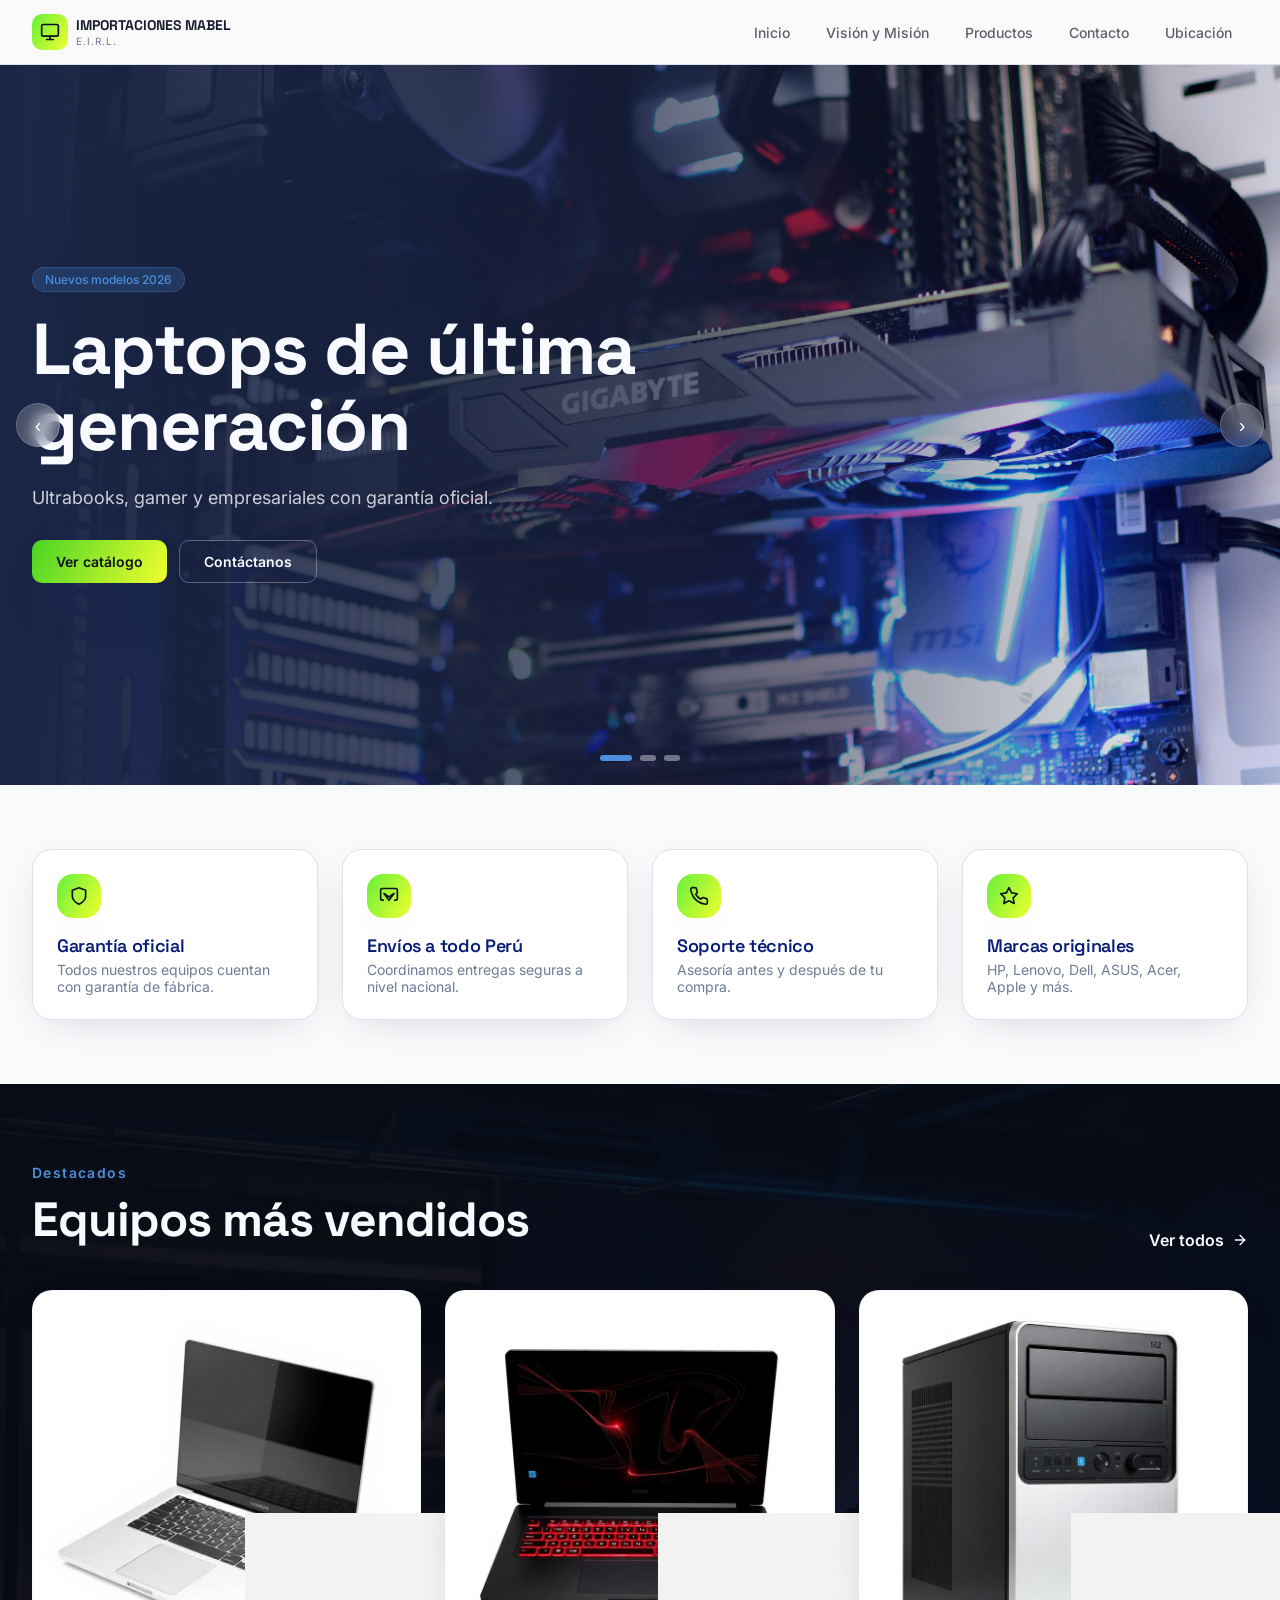
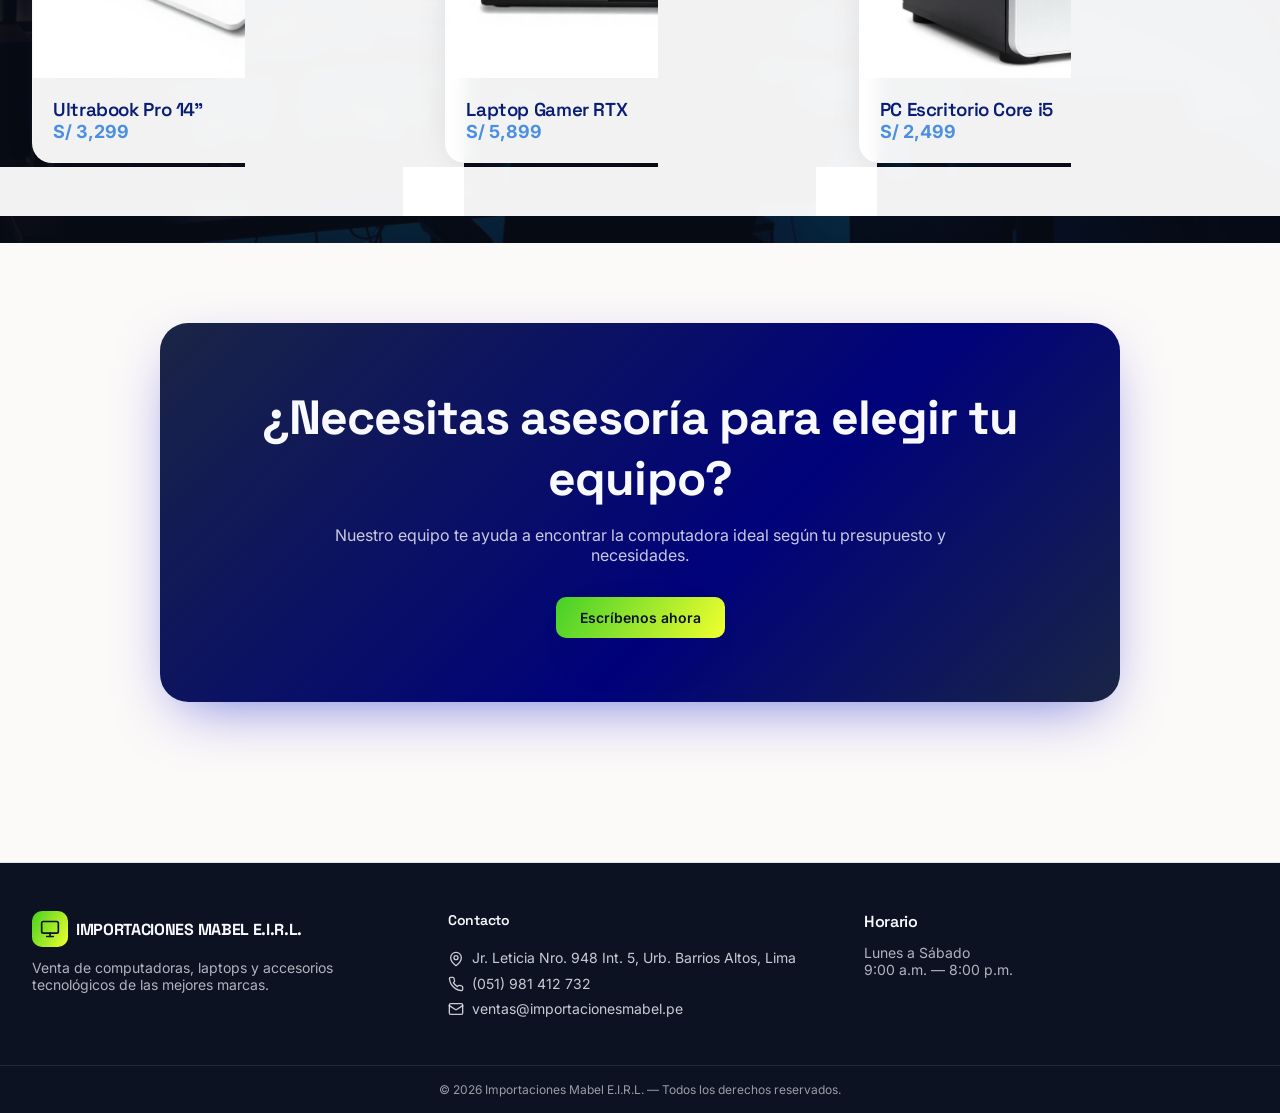
==== index.html @ 81d65bfe "Prepare site for Vercel deployment" ====
<!DOCTYPE html>
<html lang="es">
<head>
  <meta charset="utf-8" />
  <meta name="viewport" content="width=device-width, initial-scale=1" />
  <title>Importaciones Mabel E.I.R.L. — Computadoras y Laptops en Lima</title>
  <meta name="description" content="Venta de computadoras, laptops, PC gamer y accesorios en Lima. Marcas originales con garantía." />
  <meta property="og:title" content="Importaciones Mabel E.I.R.L." />
  <meta property="og:description" content="Computadoras y laptops de las mejores marcas en Lima." />
  <meta property="og:type" content="website" />
  <meta name="twitter:card" content="summary_large_image" />
  <link rel="icon" href="/favicon.ico" type="image/x-icon" />
  <link rel="preconnect" href="https://fonts.googleapis.com" />
  <link rel="preconnect" href="https://fonts.gstatic.com" crossorigin />
  <link rel="stylesheet" href="https://fonts.googleapis.com/css2?family=Space+Grotesk:wght@500;600;700&family=Inter:wght@400;500;600&display=swap" />
  <link rel="stylesheet" href="css/styles.css" />
</head>
<body>
<div class="min-h-screen flex flex-col">
  <header class="header">
    <div class="header-inner">
      <a href="index.php" class="logo">
        <div class="logo-icon">
          <svg xmlns="http://www.w3.org/2000/svg" width="24" height="24" viewBox="0 0 24 24" fill="none" stroke="currentColor" stroke-width="2" stroke-linecap="round" stroke-linejoin="round"><rect x="2" y="3" width="20" height="14" rx="2"/><line x1="8" y1="21" x2="16" y2="21"/><line x1="12" y1="17" x2="12" y2="21"/></svg>
        </div>
        <div class="logo-text">
          <div class="logo-text-top">IMPORTACIONES MABEL</div>
          <div class="logo-text-bottom">E.I.R.L.</div>
        </div>
      </a>
      <nav class="nav-desktop">
        <a href="index.php">Inicio</a>
        <a href="vision-mision.php">Visión y Misión</a>
        <a href="productos.php">Productos</a>
        <a href="contacto.php">Contacto</a>
        <a href="ubicacion.php">Ubicación</a>
      </nav>
      <button class="menu-btn" id="menu-btn" aria-label="Menú">
        <svg xmlns="http://www.w3.org/2000/svg" width="24" height="24" viewBox="0 0 24 24" fill="none" stroke="currentColor" stroke-width="2" stroke-linecap="round" stroke-linejoin="round" id="menu-icon"><line x1="3" y1="6" x2="21" y2="6"/><line x1="3" y1="12" x2="21" y2="12"/><line x1="3" y1="18" x2="21" y2="18"/></svg>
        <svg xmlns="http://www.w3.org/2000/svg" width="24" height="24" viewBox="0 0 24 24" fill="none" stroke="currentColor" stroke-width="2" stroke-linecap="round" stroke-linejoin="round" id="close-icon" style="display:none"><line x1="18" y1="6" x2="6" y2="18"/><line x1="6" y1="6" x2="18" y2="18"/></svg>
      </button>
    </div>
    <div class="mobile-nav" id="mobile-nav">
      <div class="mobile-nav-inner">
        <a href="index.php">Inicio</a>
        <a href="vision-mision.php">Visión y Misión</a>
        <a href="productos.php">Productos</a>
        <a href="contacto.php">Contacto</a>
        <a href="ubicacion.php">Ubicación</a>
      </div>
    </div>
  </header>
  <main class="flex-1">
    <section class="carousel">
      <div class="carousel-slide active">
        <img src="images/portada.jpg" alt="Laptops de última generación" width="1600" height="900" />
        <div class="carousel-overlay"></div>
        <div class="carousel-content">
          <div class="carousel-text">
            <span class="carousel-badge">Nuevos modelos 2026</span>
            <h1 class="carousel-title">Laptops de última generación</h1>
            <p class="carousel-desc">Ultrabooks, gamer y empresariales con garantía oficial.</p>
            <div class="carousel-actions">
              <a href="productos.php" class="btn btn-brand">Ver catálogo</a>
              <a href="contacto.php" class="btn btn-outline">Contáctanos</a>
            </div>
          </div>
        </div>
      </div>
      <div class="carousel-slide">
        <img src="images/juego.jpg" alt="PC Gamer" width="1600" height="900" />
        <div class="carousel-overlay"></div>
        <div class="carousel-content">
          <div class="carousel-text">
            <span class="carousel-badge">PC Gamer</span>
            <h1 class="carousel-title">Arma tu equipo ideal</h1>
            <p class="carousel-desc">Componentes de alto rendimiento para gaming y diseño.</p>
            <div class="carousel-actions">
              <a href="productos.php" class="btn btn-brand">Ver catálogo</a>
              <a href="contacto.php" class="btn btn-outline">Contáctanos</a>
            </div>
          </div>
        </div>
      </div>
      <div class="carousel-slide">
        <img src="images/sala.jpg" alt="Soluciones para empresas" width="1600" height="900" />
        <div class="carousel-overlay"></div>
        <div class="carousel-content">
          <div class="carousel-text">
            <span class="carousel-badge">Soluciones para empresas</span>
            <h1 class="carousel-title">Equipamiento corporativo</h1>
            <p class="carousel-desc">Estaciones de trabajo, monitores y accesorios al por mayor.</p>
            <div class="carousel-actions">
              <a href="productos.php" class="btn btn-brand">Ver catálogo</a>
              <a href="contacto.php" class="btn btn-outline">Contáctanos</a>
            </div>
          </div>
        </div>
      </div>
      <button class="carousel-btn carousel-btn-prev" aria-label="Anterior">&#8249;</button>
      <button class="carousel-btn carousel-btn-next" aria-label="Siguiente">&#8250;</button>
      <div class="carousel-dots">
        <button class="carousel-dot active" data-index="0" aria-label="Ir a slide 1"></button>
        <button class="carousel-dot" data-index="1" aria-label="Ir a slide 2"></button>
        <button class="carousel-dot" data-index="2" aria-label="Ir a slide 3"></button>
      </div>
    </section>

    <section class="py-16 bg-background">
      <div class="container">
        <div class="features-grid">
          <div class="feature-card">
            <div class="feature-icon">
              <svg xmlns="http://www.w3.org/2000/svg" width="20" height="20" viewBox="0 0 24 24" fill="none" stroke="currentColor" stroke-width="2" stroke-linecap="round" stroke-linejoin="round"><path d="M12 22s8-4 8-10V5l-8-3-8 3v7c0 6 8 10 8 10z"/></svg>
            </div>
            <h3 class="font-display font-semibold text-lg mb-1">Garantía oficial</h3>
            <p class="text-sm text-muted-fg">Todos nuestros equipos cuentan con garantía de fábrica.</p>
          </div>
          <div class="feature-card">
            <div class="feature-icon">
              <svg xmlns="http://www.w3.org/2000/svg" width="20" height="20" viewBox="0 0 24 24" fill="none" stroke="currentColor" stroke-width="2" stroke-linecap="round" stroke-linejoin="round"><path d="M5 17H4a2 2 0 0 1-2-2V5a2 2 0 0 1 2-2h16a2 2 0 0 1 2 2v10a2 2 0 0 1-2 2h-1"/><polygon points="6 9 12 13 18 9 12 17 6 9"/></svg>
            </div>
            <h3 class="font-display font-semibold text-lg mb-1">Envíos a todo Perú</h3>
            <p class="text-sm text-muted-fg">Coordinamos entregas seguras a nivel nacional.</p>
          </div>
          <div class="feature-card">
            <div class="feature-icon">
              <svg xmlns="http://www.w3.org/2000/svg" width="20" height="20" viewBox="0 0 24 24" fill="none" stroke="currentColor" stroke-width="2" stroke-linecap="round" stroke-linejoin="round"><path d="M22 16.92v3a2 2 0 0 1-2.18 2 19.79 19.79 0 0 1-8.63-3.07 19.5 19.5 0 0 1-6-6 19.79 19.79 0 0 1-3.07-8.67A2 2 0 0 1 4.11 2h3a2 2 0 0 1 2 1.72 12.84 12.84 0 0 0 .7 2.81 2 2 0 0 1-.45 2.11L8.09 9.91a16 16 0 0 0 6 6l1.27-1.27a2 2 0 0 1 2.11-.45 12.84 12.84 0 0 0 2.81.7A2 2 0 0 1 22 16.92z"/></svg>
            </div>
            <h3 class="font-display font-semibold text-lg mb-1">Soporte técnico</h3>
            <p class="text-sm text-muted-fg">Asesoría antes y después de tu compra.</p>
          </div>
          <div class="feature-card">
            <div class="feature-icon">
              <svg xmlns="http://www.w3.org/2000/svg" width="20" height="20" viewBox="0 0 24 24" fill="none" stroke="currentColor" stroke-width="2" stroke-linecap="round" stroke-linejoin="round"><polygon points="12 2 15.09 8.26 22 9.27 17 14.14 18.18 21.02 12 17.77 5.82 21.02 7 14.14 2 9.27 8.91 8.26 12 2"/></svg>
            </div>
            <h3 class="font-display font-semibold text-lg mb-1">Marcas originales</h3>
            <p class="text-sm text-muted-fg">HP, Lenovo, Dell, ASUS, Acer, Apple y más.</p>
          </div>
        </div>
      </div>
    </section>

    <section class="highlight-section" style="background-image: linear-gradient(135deg, rgba(10, 16, 29, 0.92), rgba(10, 16, 29, 0.75)), url(images/hero-office.jpg); background-size: cover; background-position: center;">
      <div class="highlight-overlay"></div>
      <div class="container highlight-content">
        <div class="highlight-header">
          <div>
            <p class="text-brand text-sm font-semibold tracking-widest uppercase mb-2">Destacados</p>
            <h2 class="text-4xl md:text-5xl font-display font-bold text-primary-fg">Equipos más vendidos</h2>
          </div>
          <a href="productos.php" class="inline-flex items-center gap-2 font-semibold text-primary-fg hover:text-brand transition-colors">
            Ver todos
            <svg xmlns="http://www.w3.org/2000/svg" width="16" height="16" viewBox="0 0 24 24" fill="none" stroke="currentColor" stroke-width="2" stroke-linecap="round" stroke-linejoin="round"><path d="M5 12h14"/><path d="m12 5 7 7-7 7"/></svg>
          </a>
        </div>
        <div class="highlight-grid">
          <div class="bg-card/95 backdrop-blur rounded-2xl overflow-hidden border border-white/20 shadow-card group">
            <div class="aspect-square overflow-hidden bg-muted">
              <img src="images/prod-laptop1.jpg" alt="Ultrabook Pro 14" loading="lazy" width="800" height="800" class="w-full h-full object-cover group-hover:scale-105 duration-500" />
            </div>
            <div class="p-5 flex items-center justify-between">
              <div>
                <h3 class="font-display font-semibold">Ultrabook Pro 14"</h3>
                <p class="text-brand font-bold text-lg">S/ 3,299</p>
              </div>
              <a href="productos.php" class="text-sm font-semibold hover:text-brand transition-colors">Detalle</a>
            </div>
          </div>
          <div class="bg-card/95 backdrop-blur rounded-2xl overflow-hidden border border-white/20 shadow-card group">
            <div class="aspect-square overflow-hidden bg-muted">
              <img src="images/prod-laptop2.jpg" alt="Laptop Gamer RTX" loading="lazy" width="800" height="800" class="w-full h-full object-cover group-hover:scale-105 duration-500" />
            </div>
            <div class="p-5 flex items-center justify-between">
              <div>
                <h3 class="font-display font-semibold">Laptop Gamer RTX</h3>
                <p class="text-brand font-bold text-lg">S/ 5,899</p>
              </div>
              <a href="productos.php" class="text-sm font-semibold hover:text-brand transition-colors">Detalle</a>
            </div>
          </div>
          <div class="bg-card/95 backdrop-blur rounded-2xl overflow-hidden border border-white/20 shadow-card group">
            <div class="aspect-square overflow-hidden bg-muted">
              <img src="images/prod-desktop1.jpg" alt="PC Escritorio Core i5" loading="lazy" width="800" height="800" class="w-full h-full object-cover group-hover:scale-105 duration-500" />
            </div>
            <div class="p-5 flex items-center justify-between">
              <div>
                <h3 class="font-display font-semibold">PC Escritorio Core i5</h3>
                <p class="text-brand font-bold text-lg">S/ 2,499</p>
              </div>
              <a href="productos.php" class="text-sm font-semibold hover:text-brand transition-colors">Detalle</a>
            </div>
          </div>
        </div>
      </div>
    </section>

    <section class="cta-section">
      <div class="container" style="max-width: 64rem;">
        <div class="cta-card">
          <h2 class="cta-title">¿Necesitas asesoría para elegir tu equipo?</h2>
          <p class="cta-text">Nuestro equipo te ayuda a encontrar la computadora ideal según tu presupuesto y necesidades.</p>
          <a href="contacto.php" class="btn btn-brand">Escríbenos ahora</a>
        </div>
      </div>
    </section>
  </main>
  <footer class="footer">
    <div class="footer-inner">
      <div>
        <div class="footer-brand">
          <div class="footer-brand-icon">
            <svg xmlns="http://www.w3.org/2000/svg" width="24" height="24" viewBox="0 0 24 24" fill="none" stroke="currentColor" stroke-width="2" stroke-linecap="round" stroke-linejoin="round"><rect x="2" y="3" width="20" height="14" rx="2"/><line x1="8" y1="21" x2="16" y2="21"/><line x1="12" y1="17" x2="12" y2="21"/></svg>
          </div>
          <div class="font-display font-bold">IMPORTACIONES MABEL E.I.R.L.</div>
        </div>
        <p class="footer-desc">Venta de computadoras, laptops y accesorios tecnológicos de las mejores marcas.</p>
      </div>
      <div class="footer-contact">
        <h4 class="footer-heading">Contacto</h4>
        <p class="footer-contact-item">
          <svg xmlns="http://www.w3.org/2000/svg" width="16" height="16" viewBox="0 0 24 24" fill="none" stroke="currentColor" stroke-width="2" stroke-linecap="round" stroke-linejoin="round"><path d="M20 10c0 6-8 12-8 12s-8-6-8-12a8 8 0 0 1 16 0Z"/><circle cx="12" cy="10" r="3"/></svg>
          Jr. Leticia Nro. 948 Int. 5, Urb. Barrios Altos, Lima
        </p>
        <p class="footer-contact-item center-items">
          <svg xmlns="http://www.w3.org/2000/svg" width="16" height="16" viewBox="0 0 24 24" fill="none" stroke="currentColor" stroke-width="2" stroke-linecap="round" stroke-linejoin="round"><path d="M22 16.92v3a2 2 0 0 1-2.18 2 19.79 19.79 0 0 1-8.63-3.07 19.5 19.5 0 0 1-6-6 19.79 19.79 0 0 1-3.07-8.67A2 2 0 0 1 4.11 2h3a2 2 0 0 1 2 1.72 12.84 12.84 0 0 0 .7 2.81 2 2 0 0 1-.45 2.11L8.09 9.91a16 16 0 0 0 6 6l1.27-1.27a2 2 0 0 1 2.11-.45 12.84 12.84 0 0 0 2.81.7A2 2 0 0 1 22 16.92z"/></svg>
          (051) 981 412 732
        </p>
        <p class="footer-contact-item center-items">
          <svg xmlns="http://www.w3.org/2000/svg" width="16" height="16" viewBox="0 0 24 24" fill="none" stroke="currentColor" stroke-width="2" stroke-linecap="round" stroke-linejoin="round"><rect width="20" height="16" x="2" y="4" rx="2"/><path d="m22 7-8.97 5.7a1.94 1.94 0 0 1-2.06 0L2 7"/></svg>
          ventas@importacionesmabel.pe
        </p>
      </div>
      <div>
        <h4 class="footer-heading">Horario</h4>
        <p class="footer-desc">Lunes a Sábado</p>
        <p class="footer-desc">9:00 a.m. — 8:00 p.m.</p>
      </div>
    </div>
    <div class="footer-bottom">
      &copy; <span id="year"></span> Importaciones Mabel E.I.R.L. — Todos los derechos reservados.
    </div>
  </footer>
</div>
<script src="js/main.js"></script>
<script>document.getElementById('year').textContent = new Date().getFullYear();</script>
</body>
</html>
---- css/styles.css ----
/* ===== RESET & BASE ===== */
*,
*::before,
*::after {
  box-sizing: border-box;
  margin: 0;
  padding: 0;
}
html {
  scroll-behavior: smooth;
}
body {
  font-family: "Inter", ui-sans-serif, system-ui, sans-serif;
  background-color: #fcf9f9;
  color: #081d75;
  -webkit-font-smoothing: antialiased;
  min-height: 100vh;
}
h1, h2, h3, h4 {
  font-family: "Space Grotesk", ui-sans-serif, system-ui, sans-serif;
  letter-spacing: -0.02em;
}
img {
  max-width: 100%;
  height: auto;
  display: block;
}
a {
  text-decoration: none;
  color: inherit;
}

/* ===== COLORS (CSS Variables) ===== */
:root {
  --bg: #f9fafc;
  --fg: #1a1e2e;
  --card: #ffffff;
  --card-fg: #1a1e2e;
  --muted: #eef1f7;
  --muted-fg: #6f7a95;
  --accent: #e4e9f3;
  --accent-fg: #1a1e2e;
  --border: #dce1ec;
  --input: #dce1ec;
  --ring: #5a9cf0;
  --brand: #4a8fe0;
  --brand-fg: #0c1222;
  --primary: #1a2545;
  --primary-fg: #f8faff;
  --destructive: #d95c4a;
  --gradient-hero: linear-gradient(135deg, #1a2545 0%, #00027a 60%, #1a2545 100%);
  --gradient-brand: linear-gradient(120deg, #4eee1ede, #f1ff2f);
  --shadow-brand: 0 20px 60px -20px rgba(2, 15, 199, 0.55);
  --shadow-card: 0 10px 40px -18px rgba(26, 31, 41, 0.25);
  --radius: 0.75rem;
  --max-w: 1280px;
}

/* ===== UTILITY CLASSES ===== */
.gradient-hero {
  background: var(--gradient-hero);
}
.gradient-brand {
  background: var(--gradient-brand);
}
.shadow-brand {
  box-shadow: var(--shadow-brand);
}
.shadow-card {
  box-shadow: var(--shadow-card);
}
.text-brand {
  color: var(--brand);
}
.bg-brand {
  background-color: var(--brand);
}
.text-brand-fg {
  color: var(--brand-fg);
}
.bg-brand-fg {
  background-color: var(--brand-fg);
}
.bg-card {
  background-color: var(--card);
}
.bg-muted {
  background-color: var(--muted);
}
.bg-accent {
  background-color: var(--accent);
}
.bg-background {
  background-color: var(--bg);
}
.border-border {
  border-color: var(--border);
}
.text-muted-fg {
  color: var(--muted-fg);
}
.text-primary-fg {
  color: var(--primary-fg);
}
.font-display {
  font-family: "Space Grotesk", ui-sans-serif, system-ui, sans-serif;
  letter-spacing: -0.02em;
}
.font-sans {
  font-family: "Inter", ui-sans-serif, system-ui, sans-serif;
}

/* ===== LAYOUT ===== */
.container {
  max-width: var(--max-w);
  margin: 0 auto;
  padding: 0 1rem;
}
@media (min-width: 640px) {
  .container {
    padding: 0 1.5rem;
  }
}
@media (min-width: 1024px) {
  .container {
    padding: 0 2rem;
  }
}

.flex { display: flex; }
.flex-col { flex-direction: column; }
.flex-wrap { flex-wrap: wrap; }
.items-center { align-items: center; }
.items-start { align-items: flex-start; }
.items-end { align-items: flex-end; }
.justify-center { justify-content: center; }
.justify-between { justify-content: space-between; }
.gap-1 { gap: 0.25rem; }
.gap-2 { gap: 0.5rem; }
.gap-3 { gap: 0.75rem; }
.gap-4 { gap: 1rem; }
.gap-6 { gap: 1.5rem; }
.gap-8 { gap: 2rem; }
.gap-10 { gap: 2.5rem; }
.space-y-1 > * + * { margin-top: 0.25rem; }
.space-y-2 > * + * { margin-top: 0.5rem; }
.space-y-4 > * + * { margin-top: 1rem; }
.space-y-6 > * + * { margin-top: 1.5rem; }
.grid { display: grid; }
.inline-flex { display: inline-flex; }
.block { display: block; }
.hidden { display: none; }
.shrink-0 { flex-shrink: 0; }
.leading-tight { line-height: 1.25; }
.leading-relaxed { line-height: 1.625; }
.text-center { text-align: center; }

/* ===== SIZING ===== */
.w-full { width: 100%; }
.min-h-screen { min-height: 100vh; }
.h-16 { height: 4rem; }
.h-\[80vh\] { height: 80vh; }
.min-h-\[520px\] { min-height: 520px; }
.min-h-8 { min-height: 2rem; }
.min-h-\[500px\] { min-height: 500px; }
.w-9 { width: 2.25rem; }
.h-9 { height: 2.25rem; }
.w-11 { width: 2.75rem; }
.h-11 { height: 2.75rem; }
.w-12 { width: 3rem; }
.h-12 { height: 3rem; }
.w-14 { width: 3.5rem; }
.h-14 { height: 3.5rem; }
.w-5 { width: 1.25rem; }
.h-5 { height: 1.25rem; }
.w-4 { width: 1rem; }
.h-4 { height: 1rem; }
.w-7 { width: 1.75rem; }
.h-7 { height: 1.75rem; }
.h-1\.5 { height: 0.375rem; }
.max-w-7xl { max-width: 80rem; }
.max-w-5xl { max-width: 64rem; }
.max-w-6xl { max-width: 72rem; }
.max-w-2xl { max-width: 42rem; }
.max-w-lg { max-width: 32rem; }
.max-w-md { max-width: 28rem; }
.aspect-square { aspect-ratio: 1; }

/* ===== SPACING ===== */
.px-4 { padding-left: 1rem; padding-right: 1rem; }
.py-16 { padding-top: 4rem; padding-bottom: 4rem; }
.py-20 { padding-top: 5rem; padding-bottom: 5rem; }
.py-24 { padding-top: 6rem; padding-bottom: 6rem; }
.py-12 { padding-top: 3rem; padding-bottom: 3rem; }
.py-4 { padding-top: 1rem; padding-bottom: 1rem; }
.px-3 { padding-left: 0.75rem; padding-right: 0.75rem; }
.py-2 { padding-top: 0.5rem; padding-bottom: 0.5rem; }
.px-6 { padding-left: 1.5rem; padding-right: 1.5rem; }
.py-3 { padding-top: 0.75rem; padding-bottom: 0.75rem; }
.px-8 { padding-left: 2rem; padding-right: 2rem; }
.p-5 { padding: 1.25rem; }
.p-6 { padding: 1.5rem; }
.p-8 { padding: 2rem; }
.p-10 { padding: 2.5rem; }
.py-1 { padding-top: 0.25rem; padding-bottom: 0.25rem; }
.px-2\.5 { padding-left: 0.625rem; padding-right: 0.625rem; }
.py-1\.5 { padding-top: 0.375rem; padding-bottom: 0.375rem; }
.p-2 { padding: 0.5rem; }
.pb-24 { padding-bottom: 6rem; }
.mb-1 { margin-bottom: 0.25rem; }
.mb-2 { margin-bottom: 0.5rem; }
.mb-3 { margin-bottom: 0.75rem; }
.mb-4 { margin-bottom: 1rem; }
.mb-5 { margin-bottom: 1.25rem; }
.mb-6 { margin-bottom: 1.5rem; }
.mb-8 { margin-bottom: 2rem; }
.mb-10 { margin-bottom: 2.5rem; }
.mb-12 { margin-bottom: 3rem; }
.mt-1 { margin-top: 0.25rem; }
.mt-2 { margin-top: 0.5rem; }
.mt-4 { margin-top: 1rem; }
.mt-6 { margin-top: 1.5rem; }
.mt-20 { margin-top: 5rem; }

/* ===== TYPOGRAPHY ===== */
.text-xs { font-size: 0.75rem; }
.text-sm { font-size: 0.875rem; }
.text-base { font-size: 1rem; }
.text-lg { font-size: 1.125rem; }
.text-2xl { font-size: 1.5rem; }
.text-3xl { font-size: 1.875rem; }
.text-4xl { font-size: 2.25rem; }
.text-5xl { font-size: 3rem; }
.text-7xl { font-size: 4.5rem; }
.text-\[10px\] { font-size: 0.625rem; }
.font-medium { font-weight: 500; }
.font-semibold { font-weight: 600; }
.font-bold { font-weight: 700; }
.tracking-widest { letter-spacing: 0.1em; }
.leading-\[1\.05\] { line-height: 1.05; }

/* ===== BORDERS & RADIUS ===== */
.rounded-md { border-radius: calc(var(--radius) - 4px); }
.rounded-lg { border-radius: calc(var(--radius) - 2px); }
.rounded-xl { border-radius: calc(var(--radius) + 4px); }
.rounded-2xl { border-radius: calc(var(--radius) + 8px); }
.rounded-3xl { border-radius: calc(var(--radius) + 16px); }
.rounded-full { border-radius: 9999px; }
.rounded-sm { border-radius: calc(var(--radius) - 4px); }
.border { border: 1px solid; }
.border-0 { border: none; }
.border-t { border-top: 1px solid; }
.border-b { border-bottom: 1px solid; }
.border-transparent { border-color: transparent; }
.border-white\/20 { border-color: rgba(255, 255, 255, 0.2); }
.border-primary-fg\/30 { border-color: rgba(248, 250, 255, 0.3); }
.border-primary-fg\/20 { border-color: rgba(248, 250, 255, 0.2); }
.border-brand\/30 { border-color: rgba(74, 143, 224, 0.3); }
.border-primary-fg\/10 { border-color: rgba(248, 250, 255, 0.1); }

/* ===== EFFECTS ===== */
.overflow-hidden { overflow: hidden; }
.object-cover { object-fit: cover; }
.object-center { object-position: center; }
.relative { position: relative; }
.absolute { position: absolute; }
.fixed { position: fixed; }
.sticky { position: sticky; }
.inset-0 { top: 0; right: 0; bottom: 0; left: 0; }
.top-0 { top: 0; }
.top-3 { top: 0.75rem; }
.left-3 { left: 0.75rem; }
.left-4 { left: 1rem; }
.right-4 { right: 1rem; }
.bottom-6 { bottom: 1.5rem; }
.top-1\/2 { top: 50%; }
.left-1\/2 { left: 50%; }
.-translate-y-1\/2 { transform: translateY(-50%); }
.-translate-x-1\/2 { transform: translateX(-50%); }
.z-10 { z-index: 10; }
.z-20 { z-index: 20; }
.z-50 { z-index: 50; }
.backdrop-blur { backdrop-filter: blur(8px); -webkit-backdrop-filter: blur(8px); }
.backdrop-blur-lg { backdrop-filter: blur(16px); -webkit-backdrop-filter: blur(16px); }
.bg-black\/20 { background-color: rgba(0, 0, 0, 0.2); }
.bg-background\/80 { background-color: rgba(249, 250, 252, 0.8); }
.bg-background\/20 { background-color: rgba(249, 250, 252, 0.2); }
.bg-card\/95 { background-color: rgba(255, 255, 255, 0.95); }
.bg-primary\/20 { background-color: rgba(26, 37, 69, 0.2); }
.bg-accent\/40 { background-color: rgba(228, 233, 243, 0.4); }
.text-primary-fg\/80 { color: rgba(248, 250, 255, 0.8); }
.text-primary-fg\/70 { color: rgba(248, 250, 255, 0.7); }
.text-primary-fg\/60 { color: rgba(248, 250, 255, 0.6); }
.text-fg\/70 { color: rgba(26, 30, 46, 0.7); }
.text-fg\/80 { color: rgba(26, 30, 46, 0.8); }
.border-primary-fg\/10 { border-color: rgba(248, 250, 255, 0.1); }
.resize-none { resize: none; }

/* ===== TRANSITIONS ===== */
.transition-all { transition: all 0.3s ease; }
.transition-transform { transition: transform 0.3s ease; }
.transition-opacity { transition: opacity 1s ease; }
.transition-colors { transition: color 0.2s ease, background-color 0.2s ease, border-color 0.2s ease; }
.duration-500 { transition-duration: 0.5s; }
.duration-1000 { transition-duration: 1s; }
.hover\:-translate-y-1:hover { transform: translateY(-0.25rem); }
.hover\:scale-105:hover { transform: scale(1.05); }
.hover\:scale-\[1\.02\]:hover { transform: scale(1.02); }
.hover\:opacity-90:hover { opacity: 0.9; }
.hover\:bg-accent:hover { background-color: var(--accent); }
.hover\:bg-background\/40:hover { background-color: rgba(249, 250, 252, 0.4); }
.hover\:bg-primary-fg\/10:hover { background-color: rgba(248, 250, 255, 0.1); }
.hover\:text-foreground:hover { color: var(--fg); }
.hover\:text-brand:hover { color: var(--brand); }
.group:hover .group-hover\:scale-105 { transform: scale(1.05); }

/* ===== BUTTONS ===== */
.btn {
  display: inline-flex;
  align-items: center;
  gap: 0.5rem;
  padding: 0.75rem 1.5rem;
  border-radius: calc(var(--radius) - 2px);
  font-weight: 600;
  cursor: pointer;
  border: none;
  font-size: 0.875rem;
  transition: transform 0.3s ease;
}
.btn-brand {
  background: var(--gradient-brand);
  color: var(--brand-fg);
  box-shadow: var(--shadow-brand);
}
.btn-brand:hover {
  transform: scale(1.05);
}
.btn-outline {
  background: transparent;
  border: 1px solid rgba(248, 250, 255, 0.3);
  color: var(--primary-fg);
}
.btn-outline:hover {
  background-color: rgba(248, 250, 255, 0.1);
}
.btn-sm {
  padding: 0.375rem 0.75rem;
  font-size: 0.75rem;
}

/* ===== CAROUSEL ===== */
.carousel {
  position: relative;
  height: 80vh;
  min-height: 520px;
  overflow: hidden;
  background: var(--gradient-hero);
}
.carousel-slide {
  position: absolute;
  inset: 0;
  transition: opacity 1s ease;
}
.carousel-slide.active {
  opacity: 1;
  z-index: 1;
}
.carousel-slide:not(.active) {
  opacity: 0;
}
.carousel-slide img {
  position: absolute;
  inset: 0;
  width: 100%;
  height: 100%;
  object-fit: cover;
}
.carousel-overlay {
  position: absolute;
  inset: 0;
  background: linear-gradient(to right, var(--primary), rgba(26, 37, 69, 0.7), transparent);
}
.carousel-content {
  position: relative;
  z-index: 10;
  max-width: var(--max-w);
  margin: 0 auto;
  padding: 0 1rem;
  height: 100%;
  display: flex;
  align-items: center;
}
@media (min-width: 640px) {
  .carousel-content {
    padding: 0 1.5rem;
  }
}
@media (min-width: 1024px) {
  .carousel-content {
    padding: 0 2rem;
  }
}
.carousel-text {
  max-width: 42rem;
  color: var(--primary-fg);
}
.carousel-badge {
  display: inline-block;
  padding: 0.25rem 0.75rem;
  border-radius: 9999px;
  font-size: 0.75rem;
  font-weight: 500;
  background-color: rgba(74, 143, 224, 0.2);
  color: var(--brand);
  border: 1px solid rgba(74, 143, 224, 0.3);
  margin-bottom: 1.25rem;
}
.carousel-title {
  font-size: 3rem;
  font-weight: 700;
  line-height: 1.05;
  margin-bottom: 1.5rem;
}
@media (min-width: 768px) {
  .carousel-title {
    font-size: 4.5rem;
  }
}
.carousel-desc {
  font-size: 1.125rem;
  color: rgba(248, 250, 255, 0.8);
  margin-bottom: 2rem;
  max-width: 32rem;
}
.carousel-actions {
  display: flex;
  flex-wrap: wrap;
  gap: 0.75rem;
}
.carousel-btn {
  position: absolute;
  top: 50%;
  transform: translateY(-50%);
  z-index: 20;
  width: 2.75rem;
  height: 2.75rem;
  border-radius: 9999px;
  background: rgba(249, 250, 252, 0.2);
  backdrop-filter: blur(8px);
  -webkit-backdrop-filter: blur(8px);
  border: 1px solid rgba(248, 250, 255, 0.2);
  color: var(--primary-fg);
  display: flex;
  align-items: center;
  justify-content: center;
  cursor: pointer;
  font-size: 1.25rem;
  transition: background-color 0.2s;
}
.carousel-btn:hover {
  background: rgba(249, 250, 252, 0.4);
}
.carousel-btn-prev {
  left: 1rem;
}
.carousel-btn-next {
  right: 1rem;
}
.carousel-dots {
  position: absolute;
  bottom: 1.5rem;
  left: 50%;
  transform: translateX(-50%);
  z-index: 20;
  display: flex;
  gap: 0.5rem;
}
.carousel-dot {
  height: 0.375rem;
  border-radius: 9999px;
  border: none;
  cursor: pointer;
  transition: all 0.3s;
  padding: 0;
}
.carousel-dot.active {
  width: 2rem;
  background-color: var(--brand);
}
.carousel-dot:not(.active) {
  width: 1rem;
  background-color: rgba(248, 250, 255, 0.4);
}

/* ===== HEADER ===== */
.header {
  position: sticky;
  top: 0;
  z-index: 50;
  background-color: rgba(249, 250, 252, 0.8);
  backdrop-filter: blur(16px);
  -webkit-backdrop-filter: blur(16px);
  border-bottom: 1px solid var(--border);
}
.header-inner {
  max-width: var(--max-w);
  margin: 0 auto;
  padding: 0 1rem;
  display: flex;
  align-items: center;
  justify-content: space-between;
  height: 4rem;
}
@media (min-width: 640px) {
  .header-inner { padding: 0 1.5rem; }
}
@media (min-width: 1024px) {
  .header-inner { padding: 0 2rem; }
}
.logo {
  display: flex;
  align-items: center;
  gap: 0.5rem;
}
.logo-icon {
  width: 2.25rem;
  height: 2.25rem;
  border-radius: calc(var(--radius) - 2px);
  background: var(--gradient-brand);
  display: flex;
  align-items: center;
  justify-content: center;
  box-shadow: var(--shadow-brand);
}
.logo-icon svg {
  width: 1.25rem;
  height: 1.25rem;
  color: var(--brand-fg);
}
.logo-text {
  line-height: 1.25;
}
.logo-text-top {
  font-family: "Space Grotesk", ui-sans-serif, system-ui, sans-serif;
  font-weight: 700;
  font-size: 0.875rem;
  color: var(--fg);
}
.logo-text-bottom {
  font-size: 0.625rem;
  color: var(--muted-fg);
  letter-spacing: 0.1em;
}

.nav-desktop {
  display: none;
}
@media (min-width: 1024px) {
  .nav-desktop {
    display: flex;
    align-items: center;
    gap: 0.25rem;
  }
}
.nav-desktop a {
  padding: 0.5rem 1rem;
  font-size: 0.875rem;
  font-weight: 500;
  color: rgba(26, 30, 46, 0.7);
  border-radius: calc(var(--radius) - 4px);
  transition: color 0.2s, background-color 0.2s;
}
.nav-desktop a:hover {
  color: var(--fg);
}
.nav-desktop a.active {
  background-color: var(--accent);
  color: var(--fg);
}

.menu-btn {
  display: block;
  padding: 0.5rem;
  background: none;
  border: none;
  color: var(--fg);
  cursor: pointer;
}
@media (min-width: 1024px) {
  .menu-btn {
    display: none;
  }
}
.menu-btn svg {
  width: 1.5rem;
  height: 1.5rem;
}

.mobile-nav {
  display: none;
  border-top: 1px solid var(--border);
  background-color: var(--bg);
}
.mobile-nav.open {
  display: block;
}
.mobile-nav-inner {
  padding: 0.75rem 1rem;
  display: flex;
  flex-direction: column;
  gap: 0.25rem;
}
.mobile-nav-inner a {
  display: block;
  padding: 0.5rem 0.75rem;
  border-radius: calc(var(--radius) - 4px);
  font-size: 0.875rem;
  font-weight: 500;
  color: rgba(26, 30, 46, 0.8);
  transition: background-color 0.2s;
}
.mobile-nav-inner a:hover {
  background-color: var(--accent);
}

/* ===== HERO SECTION (for other pages) ===== */
.page-hero {
  color: var(--primary-fg);
  padding: 5rem 0;
}
.page-hero-title {
  font-size: 3rem;
  font-weight: 700;
  margin-bottom: 0.75rem;
}
@media (min-width: 768px) {
  .page-hero-title {
    font-size: 3.75rem;
  }
}
.page-hero-sub {
  font-size: 0.75rem;
  font-weight: 600;
  letter-spacing: 0.1em;
  text-transform: uppercase;
  margin-bottom: 0.75rem;
}
.page-hero-desc {
  font-size: 1.125rem;
  color: rgba(248, 250, 255, 0.8);
  max-width: 42rem;
}

/* ===== FEATURES GRID ===== */
.features-grid {
  display: grid;
  gap: 1.5rem;
}
@media (min-width: 640px) {
  .features-grid {
    grid-template-columns: repeat(2, 1fr);
  }
}
@media (min-width: 1024px) {
  .features-grid {
    grid-template-columns: repeat(4, 1fr);
  }
}
.feature-card {
  padding: 1.5rem;
  border-radius: calc(var(--radius) + 8px);
  background-color: var(--card);
  border: 1px solid var(--border);
  box-shadow: var(--shadow-card);
  transition: transform 0.3s;
}
.feature-card:hover {
  transform: translateY(-0.25rem);
}
.feature-icon {
  width: 2.75rem;
  height: 2.75rem;
  border-radius: calc(var(--radius) + 4px);
  background: var(--gradient-brand);
  display: flex;
  align-items: center;
  justify-content: center;
  margin-bottom: 1rem;
  box-shadow: var(--shadow-brand);
}
.feature-icon svg {
  width: 1.25rem;
  height: 1.25rem;
  color: var(--brand-fg);
}

/* ===== PRODUCT GRID ===== */
.product-grid {
  display: grid;
  gap: 1.5rem;
}
@media (min-width: 640px) {
  .product-grid {
    grid-template-columns: repeat(2, 1fr);
  }
}
@media (min-width: 1024px) {
  .product-grid {
    grid-template-columns: repeat(3, 1fr);
  }
}
@media (min-width: 1280px) {
  .product-grid {
    grid-template-columns: repeat(4, 1fr);
  }
}
.product-card {
  background-color: var(--card);
  border-radius: calc(var(--radius) + 8px);
  overflow: hidden;
  border: 1px solid var(--border);
  box-shadow: var(--shadow-card);
  transition: transform 0.3s;
}
.product-card:hover {
  transform: translateY(-0.25rem);
}
.product-img-wrap {
  aspect-ratio: 1;
  background-color: var(--muted);
  overflow: hidden;
  position: relative;
}
.product-tag {
  position: absolute;
  top: 0.75rem;
  left: 0.75rem;
  z-index: 10;
  padding: 0.25rem 0.625rem;
  border-radius: 9999px;
  font-size: 0.625rem;
  font-weight: 700;
  letter-spacing: 0.1em;
  text-transform: uppercase;
  background-color: var(--primary);
  color: var(--primary-fg);
}
.product-img {
  width: 100%;
  height: 100%;
  object-fit: cover;
  transition: transform 0.5s;
}
.product-card:hover .product-img {
  transform: scale(1.05);
}
.product-info {
  padding: 1.25rem;
}
.product-name {
  font-family: "Space Grotesk", ui-sans-serif, system-ui, sans-serif;
  font-weight: 600;
  font-size: 1rem;
  margin-bottom: 0.25rem;
}
.product-specs {
  font-size: 0.75rem;
  color: var(--muted-fg);
  margin-bottom: 0.75rem;
  min-height: 2rem;
}
.product-bottom {
  display: flex;
  align-items: center;
  justify-content: space-between;
}
.product-price {
  font-size: 1.125rem;
  font-weight: 700;
}
.product-btn {
  font-size: 0.75rem;
  font-weight: 600;
  padding: 0.375rem 0.75rem;
  border-radius: calc(var(--radius) - 4px);
  background-color: var(--primary);
  color: var(--primary-fg);
  border: none;
  cursor: pointer;
}
.product-btn:hover {
  opacity: 0.9;
}

/* ===== HIGHLIGHTS SECTION (home) ===== */
.highlight-section {
  position: relative;
  padding: 5rem 0;
  overflow: hidden;
}
.highlight-bg {
  position: absolute;
  inset: 0;
  background-size: cover;
  background-position: center;
}
.highlight-bg::after {
  content: '';
  position: absolute;
  inset: 0;
  background-color: rgba(0, 0, 0, 0.2);
}
.highlight-overlay {
  position: absolute;
  inset: 0;
  background-color: rgba(0, 0, 0, 0.2);
}
.highlight-content {
  position: relative;
  z-index: 1;
}
.highlight-header {
  display: flex;
  flex-wrap: wrap;
  align-items: flex-end;
  justify-content: space-between;
  margin-bottom: 2.5rem;
  gap: 1rem;
}
.highlight-grid {
  display: grid;
  gap: 1.5rem;
}
@media (min-width: 768px) {
  .highlight-grid {
    grid-template-columns: repeat(3, 1fr);
  }
}

/* ===== CONTACT ===== */
.contact-grid {
  display: grid;
  gap: 2.5rem;
}
@media (min-width: 1024px) {
  .contact-grid {
    grid-template-columns: repeat(2, 1fr);
  }
}
.contact-card {
  display: flex;
  gap: 1rem;
  padding: 1.25rem;
  border-radius: calc(var(--radius) + 8px);
  background-color: var(--card);
  border: 1px solid var(--border);
  box-shadow: var(--shadow-card);
}
.contact-card-icon {
  width: 3rem;
  height: 3rem;
  border-radius: calc(var(--radius) + 4px);
  background: var(--gradient-brand);
  display: flex;
  align-items: center;
  justify-content: center;
  flex-shrink: 0;
  box-shadow: var(--shadow-brand);
}
.contact-card-icon svg {
  width: 1.25rem;
  height: 1.25rem;
  color: var(--brand-fg);
}
.contact-form {
  padding: 2rem;
  border-radius: calc(var(--radius) + 16px);
  background-color: var(--card);
  border: 1px solid var(--border);
  box-shadow: var(--shadow-card);
}
.form-group {
  display: block;
  font-size: 0.875rem;
  margin-bottom: 1rem;
}
.form-label {
  display: block;
  font-weight: 500;
  margin-bottom: 0.25rem;
}
.form-input {
  width: 100%;
  padding: 0.5rem 0.75rem;
  border-radius: calc(var(--radius) - 4px);
  border: 1px solid var(--input);
  background-color: var(--bg);
  font-size: 0.875rem;
  transition: box-shadow 0.2s;
}
.form-input:focus {
  outline: none;
  box-shadow: 0 0 0 2px var(--ring);
}
.form-row {
  display: grid;
  gap: 1rem;
}
@media (min-width: 640px) {
  .form-row {
    grid-template-columns: repeat(2, 1fr);
  }
}
textarea.form-input {
  resize: none;
}
.form-success {
  font-size: 0.875rem;
  color: var(--brand);
  font-weight: 500;
}

/* ===== LOCATION ===== */
.location-grid {
  display: grid;
  gap: 2rem;
}
@media (min-width: 1024px) {
  .location-grid {
    grid-template-columns: 1fr 2fr;
  }
}
.location-card {
  padding: 1.5rem;
  border-radius: calc(var(--radius) + 8px);
  background-color: var(--card);
  border: 1px solid var(--border);
  box-shadow: var(--shadow-card);
}
.location-icon {
  width: 3rem;
  height: 3rem;
  border-radius: calc(var(--radius) + 4px);
  background: var(--gradient-brand);
  display: flex;
  align-items: center;
  justify-content: center;
  margin-bottom: 1rem;
  box-shadow: var(--shadow-brand);
}
.location-icon svg {
  width: 1.25rem;
  height: 1.25rem;
  color: var(--brand-fg);
}
.location-map {
  border-radius: calc(var(--radius) + 8px);
  overflow: hidden;
  border: 1px solid var(--border);
  box-shadow: var(--shadow-card);
}
.location-map iframe {
  width: 100%;
  height: 500px;
  border: 0;
}
.location-btn {
  display: flex;
  width: 100%;
  align-items: center;
  justify-content: center;
  gap: 0.5rem;
  padding: 0.75rem 1.5rem;
  border-radius: calc(var(--radius) - 2px);
  background: var(--gradient-brand);
  color: var(--brand-fg);
  font-weight: 600;
  box-shadow: var(--shadow-brand);
  transition: transform 0.3s;
  text-align: center;
}
.location-btn:hover {
  transform: scale(1.02);
}

/* ===== VISION & MISION PAGE ===== */
.vm-grid {
  display: grid;
  gap: 2rem;
}
@media (min-width: 768px) {
  .vm-grid {
    grid-template-columns: repeat(2, 1fr);
  }
}
.vm-card {
  padding: 2.5rem;
  border-radius: calc(var(--radius) + 16px);
  background-color: var(--card);
  border: 1px solid var(--border);
  box-shadow: var(--shadow-card);
}
.vm-icon {
  width: 3.5rem;
  height: 3.5rem;
  border-radius: calc(var(--radius) + 8px);
  background: var(--gradient-brand);
  display: flex;
  align-items: center;
  justify-content: center;
  margin-bottom: 1.5rem;
  box-shadow: var(--shadow-brand);
}
.vm-icon svg {
  width: 1.75rem;
  height: 1.75rem;
  color: var(--brand-fg);
}
.values-grid {
  display: grid;
  gap: 1.5rem;
}
@media (min-width: 640px) {
  .values-grid {
    grid-template-columns: repeat(2, 1fr);
  }
}
@media (min-width: 1024px) {
  .values-grid {
    grid-template-columns: repeat(4, 1fr);
  }
}
.value-card {
  padding: 1.5rem;
  border-radius: calc(var(--radius) + 8px);
  background-color: rgba(228, 233, 243, 0.4);
  border: 1px solid var(--border);
}

/* ===== CATEGORY FILTERS ===== */
.categories {
  display: flex;
  flex-wrap: wrap;
  gap: 0.5rem;
  margin-bottom: 2.5rem;
}
.cat-btn {
  padding: 0.5rem 1rem;
  border-radius: 9999px;
  font-size: 0.875rem;
  font-weight: 500;
  border: 1px solid;
  cursor: pointer;
  transition: all 0.2s;
  background: none;
}
.cat-btn.active {
  background: var(--gradient-brand);
  color: var(--brand-fg);
  border-color: transparent;
  box-shadow: var(--shadow-brand);
}
.cat-btn:not(.active) {
  border-color: var(--border);
  background-color: var(--card);
  color: var(--fg);
}
.cat-btn:not(.active):hover {
  background-color: var(--accent);
}

/* ===== CTA SECTION ===== */
.cta-section {
  padding: 5rem 0;
}
.cta-card {
  border-radius: calc(var(--radius) + 16px);
  background: var(--gradient-hero);
  padding: 2.5rem 1rem;
  text-align: center;
  box-shadow: var(--shadow-brand);
}
@media (min-width: 768px) {
  .cta-card {
    padding: 4rem;
  }
}
.cta-title {
  font-size: 1.875rem;
  font-weight: 700;
  color: var(--primary-fg);
  margin-bottom: 1rem;
}
@media (min-width: 768px) {
  .cta-title {
    font-size: 3rem;
  }
}
.cta-text {
  color: rgba(248, 250, 255, 0.8);
  margin-bottom: 2rem;
  max-width: 42rem;
  margin-left: auto;
  margin-right: auto;
}

/* ===== FOOTER ===== */
.footer {
  border-top: 1px solid var(--border);
  background-color:var(--brand-fg);
  color: var(--primary-fg);
  margin-top: 5rem;
}
.footer-inner {
  max-width: var(--max-w);
  margin: 0 auto;
  padding: 3rem 1rem;
  display: grid;
  gap: 2rem;
}
@media (min-width: 768px) {
  .footer-inner {
    grid-template-columns: repeat(3, 1fr);
    padding: 3rem 1.5rem;
  }
}
@media (min-width: 1024px) {
  .footer-inner {
    padding: 3rem 2rem;
  }
}
.footer-brand {
  display: flex;
  align-items: center;
  gap: 0.5rem;
  margin-bottom: 0.75rem;
}
.footer-brand-icon {
  width: 2.25rem;
  height: 2.25rem;
  border-radius: calc(var(--radius) - 2px);
  background: var(--gradient-brand);
  display: flex;
  align-items: center;
  justify-content: center;
}
.footer-brand-icon svg {
  width: 1.25rem;
  height: 1.25rem;
  color: var(--brand-fg);
}
.footer-desc {
  font-size: 0.875rem;
  color: rgba(248, 250, 255, 0.7);
}
.footer-heading {
  font-family: "Space Grotesk", ui-sans-serif, system-ui, sans-serif;
  font-weight: 600;
  margin-bottom: 0.75rem;
}
.footer-contact {
  display: flex;
  flex-direction: column;
  gap: 0.5rem;
  font-size: 0.875rem;
}
.footer-contact-item {
  display: flex;
  align-items: flex-start;
  gap: 0.5rem;
  color: rgba(248, 250, 255, 0.8);
}
.footer-contact-item.center-items {
  align-items: center;
}
.footer-contact-item svg {
  width: 1rem;
  height: 1rem;
  margin-top: 0.125rem;
  flex-shrink: 0;
}
.footer-contact-item.center-items svg {
  margin-top: 0;
}
.footer-bottom {
  border-top: 1px solid rgba(248, 250, 255, 0.1);
  padding: 1rem 0;
  text-align: center;
  font-size: 0.75rem;
  color: rgba(248, 250, 255, 0.6);
}

/* ===== RESPONSIVE HELPERS ===== */
@media (min-width: 640px) {
  .sm\:grid-cols-2 { grid-template-columns: repeat(2, 1fr); }
  .sm\:px-6 { padding-left: 1.5rem; padding-right: 1.5rem; }
}
@media (min-width: 768px) {
  .md\:grid-cols-2 { grid-template-columns: repeat(2, 1fr); }
  .md\:grid-cols-3 { grid-template-columns: repeat(3, 1fr); }
  .md\:text-5xl { font-size: 3rem; }
  .md\:text-6xl { font-size: 3.75rem; }
  .md\:text-7xl { font-size: 4.5rem; }
  .md\:p-16 { padding: 4rem; }
}
@media (min-width: 1024px) {
  .lg\:flex { display: flex; }
  .lg\:hidden { display: none; }
  .lg\:grid-cols-2 { grid-template-columns: repeat(2, 1fr); }
  .lg\:grid-cols-3 { grid-template-columns: repeat(3, 1fr); }
  .lg\:grid-cols-4 { grid-template-columns: repeat(4, 1fr); }
  .lg\:col-span-1 { grid-column: span 1; }
  .lg\:col-span-2 { grid-column: span 2; }
  .lg\:px-8 { padding-left: 2rem; padding-right: 2rem; }
}

/* ===== SVG ICON STYLES ===== */
.icon-brand-fg {
  color: var(--brand-fg);
}

/* ===== OPACITY ===== */
.opacity-0 { opacity: 0; }
.opacity-100 { opacity: 1; }
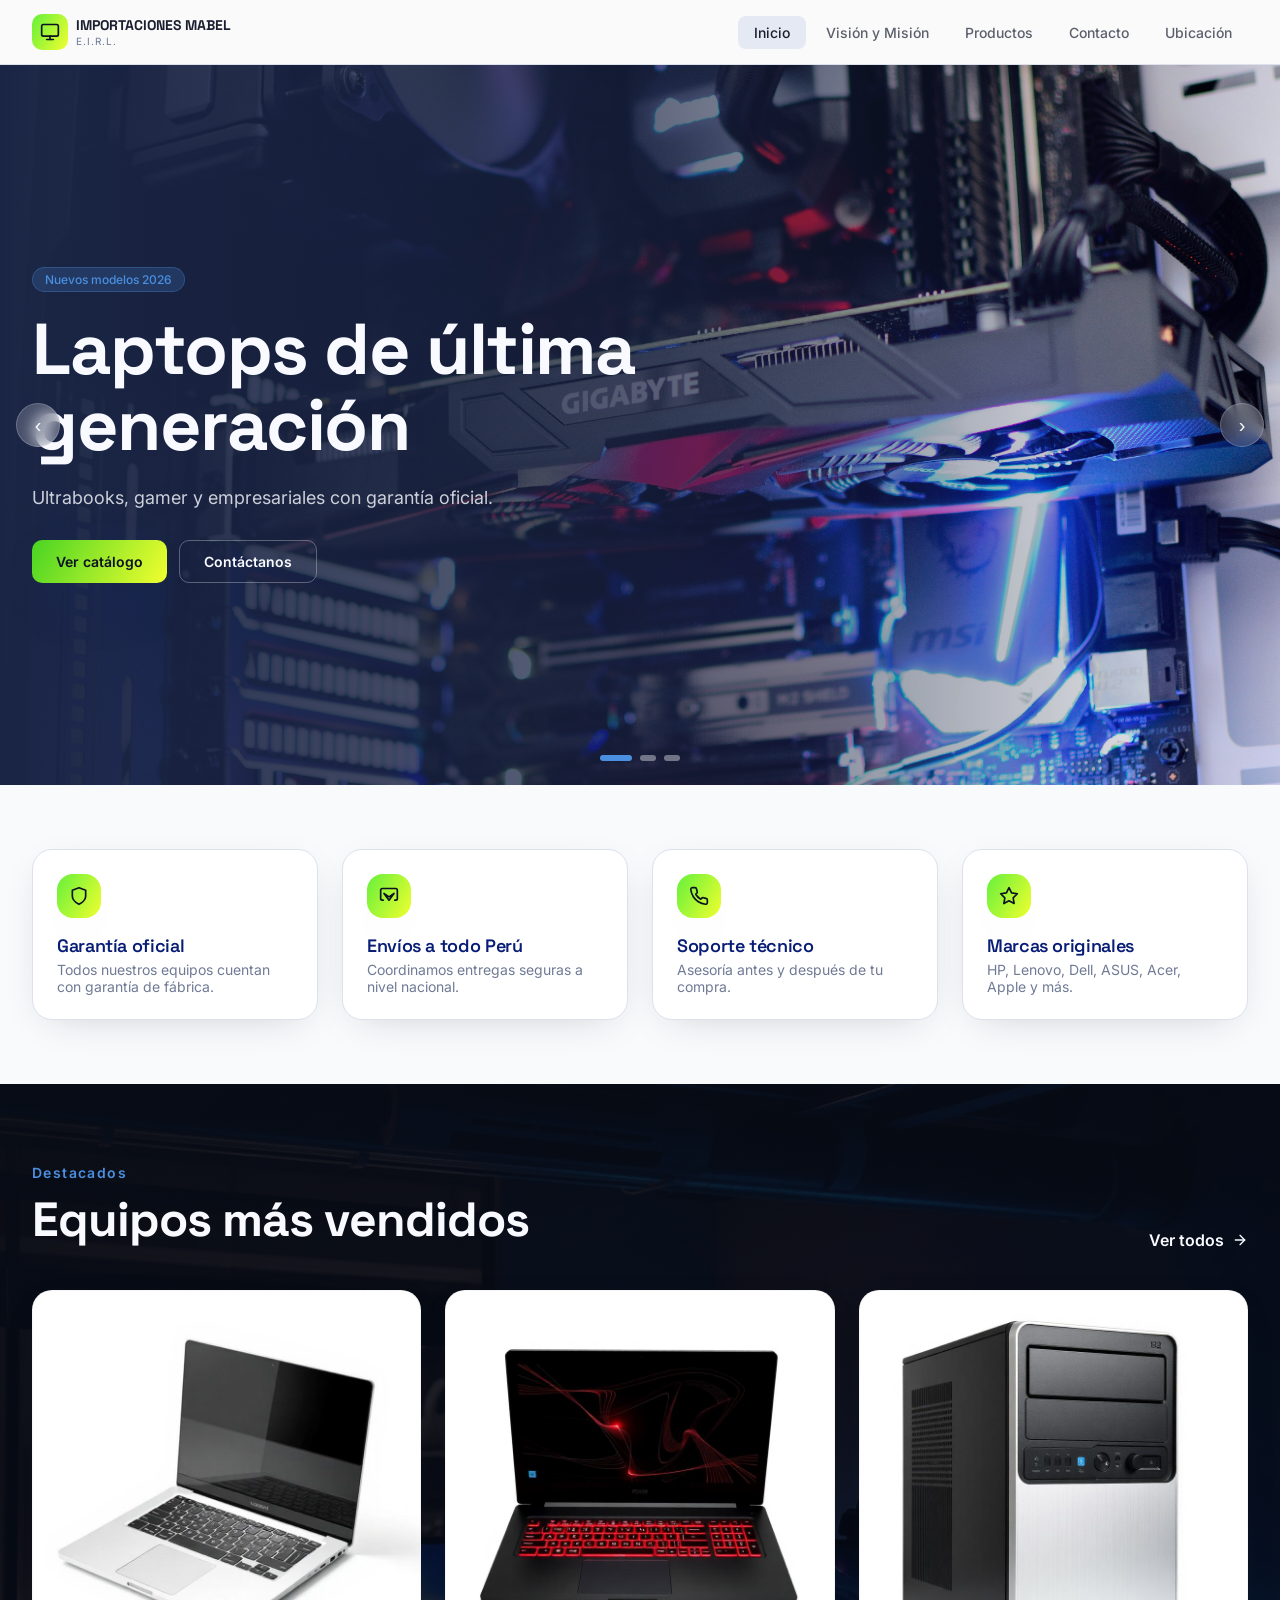
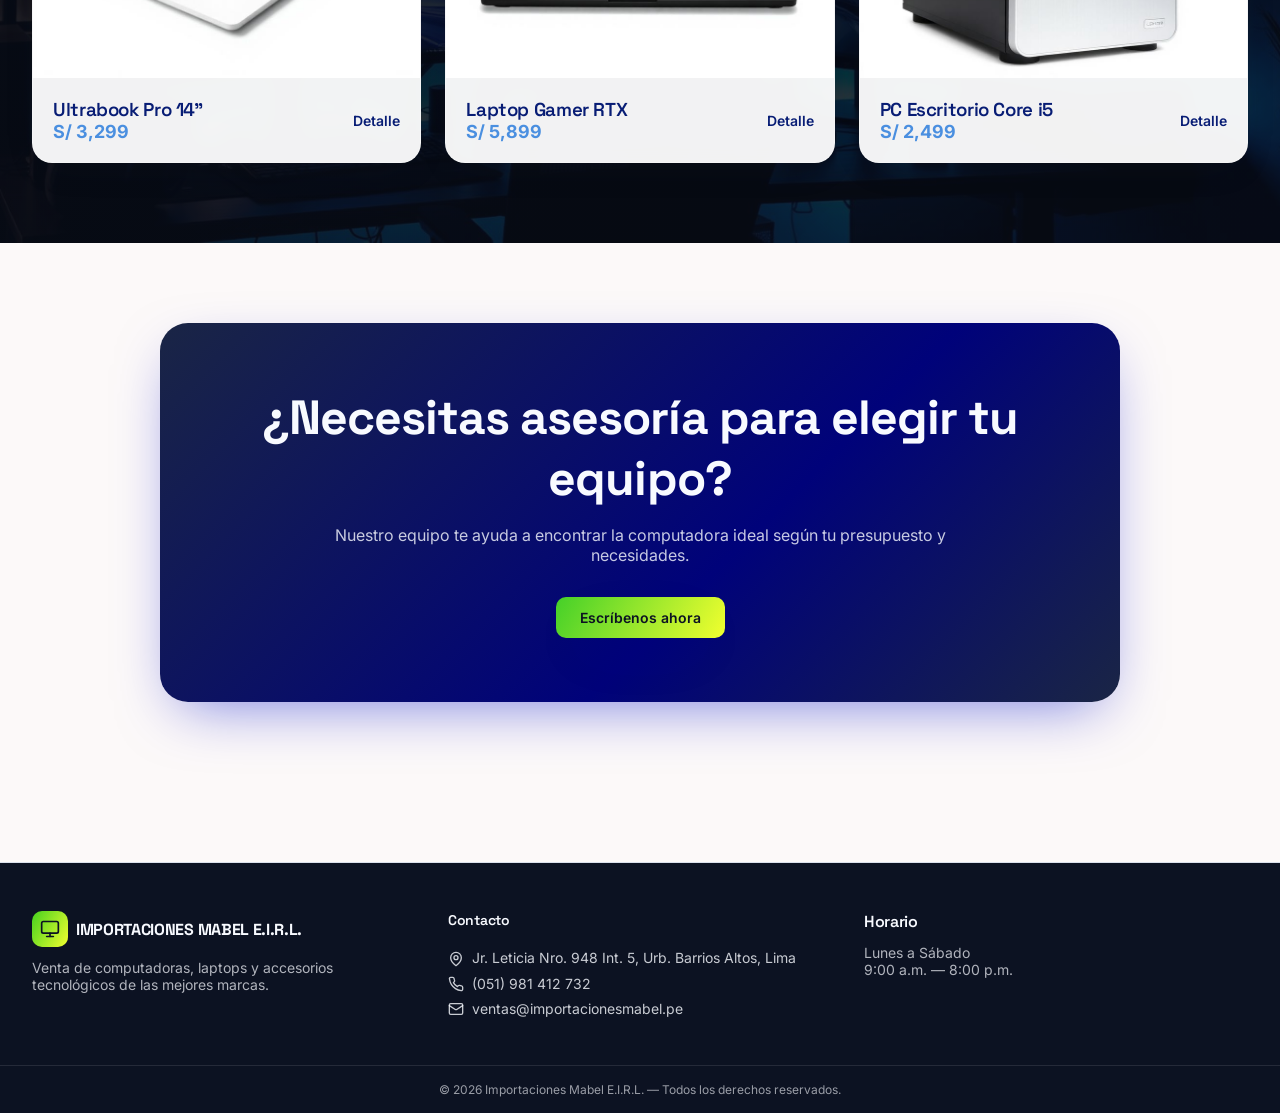
==== commit 2f43403a: "Fix navigation links for Vercel" ====
--- a/index.html
+++ b/index.html
@@ -19,7 +19,7 @@
 <div class="min-h-screen flex flex-col">
   <header class="header">
     <div class="header-inner">
-      <a href="index.php" class="logo">
+      <a href="index.html" class="logo">
         <div class="logo-icon">
           <svg xmlns="http://www.w3.org/2000/svg" width="24" height="24" viewBox="0 0 24 24" fill="none" stroke="currentColor" stroke-width="2" stroke-linecap="round" stroke-linejoin="round"><rect x="2" y="3" width="20" height="14" rx="2"/><line x1="8" y1="21" x2="16" y2="21"/><line x1="12" y1="17" x2="12" y2="21"/></svg>
         </div>
@@ -29,11 +29,11 @@
         </div>
       </a>
       <nav class="nav-desktop">
-        <a href="index.php">Inicio</a>
-        <a href="vision-mision.php">Visión y Misión</a>
-        <a href="productos.php">Productos</a>
-        <a href="contacto.php">Contacto</a>
-        <a href="ubicacion.php">Ubicación</a>
+        <a href="index.html">Inicio</a>
+        <a href="vision-mision.html">Visión y Misión</a>
+        <a href="productos.html">Productos</a>
+        <a href="contacto.html">Contacto</a>
+        <a href="ubicacion.html">Ubicación</a>
       </nav>
       <button class="menu-btn" id="menu-btn" aria-label="Menú">
         <svg xmlns="http://www.w3.org/2000/svg" width="24" height="24" viewBox="0 0 24 24" fill="none" stroke="currentColor" stroke-width="2" stroke-linecap="round" stroke-linejoin="round" id="menu-icon"><line x1="3" y1="6" x2="21" y2="6"/><line x1="3" y1="12" x2="21" y2="12"/><line x1="3" y1="18" x2="21" y2="18"/></svg>
@@ -42,11 +42,11 @@
     </div>
     <div class="mobile-nav" id="mobile-nav">
       <div class="mobile-nav-inner">
-        <a href="index.php">Inicio</a>
-        <a href="vision-mision.php">Visión y Misión</a>
-        <a href="productos.php">Productos</a>
-        <a href="contacto.php">Contacto</a>
-        <a href="ubicacion.php">Ubicación</a>
+        <a href="index.html">Inicio</a>
+        <a href="vision-mision.html">Visión y Misión</a>
+        <a href="productos.html">Productos</a>
+        <a href="contacto.html">Contacto</a>
+        <a href="ubicacion.html">Ubicación</a>
       </div>
     </div>
   </header>
@@ -61,8 +61,8 @@
             <h1 class="carousel-title">Laptops de última generación</h1>
             <p class="carousel-desc">Ultrabooks, gamer y empresariales con garantía oficial.</p>
             <div class="carousel-actions">
-              <a href="productos.php" class="btn btn-brand">Ver catálogo</a>
-              <a href="contacto.php" class="btn btn-outline">Contáctanos</a>
+              <a href="productos.html" class="btn btn-brand">Ver catálogo</a>
+              <a href="contacto.html" class="btn btn-outline">Contáctanos</a>
             </div>
           </div>
         </div>
@@ -76,8 +76,8 @@
             <h1 class="carousel-title">Arma tu equipo ideal</h1>
             <p class="carousel-desc">Componentes de alto rendimiento para gaming y diseño.</p>
             <div class="carousel-actions">
-              <a href="productos.php" class="btn btn-brand">Ver catálogo</a>
-              <a href="contacto.php" class="btn btn-outline">Contáctanos</a>
+              <a href="productos.html" class="btn btn-brand">Ver catálogo</a>
+              <a href="contacto.html" class="btn btn-outline">Contáctanos</a>
             </div>
           </div>
         </div>
@@ -91,8 +91,8 @@
             <h1 class="carousel-title">Equipamiento corporativo</h1>
             <p class="carousel-desc">Estaciones de trabajo, monitores y accesorios al por mayor.</p>
             <div class="carousel-actions">
-              <a href="productos.php" class="btn btn-brand">Ver catálogo</a>
-              <a href="contacto.php" class="btn btn-outline">Contáctanos</a>
+              <a href="productos.html" class="btn btn-brand">Ver catálogo</a>
+              <a href="contacto.html" class="btn btn-outline">Contáctanos</a>
             </div>
           </div>
         </div>
@@ -149,7 +149,7 @@
             <p class="text-brand text-sm font-semibold tracking-widest uppercase mb-2">Destacados</p>
             <h2 class="text-4xl md:text-5xl font-display font-bold text-primary-fg">Equipos más vendidos</h2>
           </div>
-          <a href="productos.php" class="inline-flex items-center gap-2 font-semibold text-primary-fg hover:text-brand transition-colors">
+          <a href="productos.html" class="inline-flex items-center gap-2 font-semibold text-primary-fg hover:text-brand transition-colors">
             Ver todos
             <svg xmlns="http://www.w3.org/2000/svg" width="16" height="16" viewBox="0 0 24 24" fill="none" stroke="currentColor" stroke-width="2" stroke-linecap="round" stroke-linejoin="round"><path d="M5 12h14"/><path d="m12 5 7 7-7 7"/></svg>
           </a>
@@ -164,7 +164,7 @@
                 <h3 class="font-display font-semibold">Ultrabook Pro 14"</h3>
                 <p class="text-brand font-bold text-lg">S/ 3,299</p>
               </div>
-              <a href="productos.php" class="text-sm font-semibold hover:text-brand transition-colors">Detalle</a>
+              <a href="productos.html" class="text-sm font-semibold hover:text-brand transition-colors">Detalle</a>
             </div>
           </div>
           <div class="bg-card/95 backdrop-blur rounded-2xl overflow-hidden border border-white/20 shadow-card group">
@@ -176,7 +176,7 @@
                 <h3 class="font-display font-semibold">Laptop Gamer RTX</h3>
                 <p class="text-brand font-bold text-lg">S/ 5,899</p>
               </div>
-              <a href="productos.php" class="text-sm font-semibold hover:text-brand transition-colors">Detalle</a>
+              <a href="productos.html" class="text-sm font-semibold hover:text-brand transition-colors">Detalle</a>
             </div>
           </div>
           <div class="bg-card/95 backdrop-blur rounded-2xl overflow-hidden border border-white/20 shadow-card group">
@@ -188,7 +188,7 @@
                 <h3 class="font-display font-semibold">PC Escritorio Core i5</h3>
                 <p class="text-brand font-bold text-lg">S/ 2,499</p>
               </div>
-              <a href="productos.php" class="text-sm font-semibold hover:text-brand transition-colors">Detalle</a>
+              <a href="productos.html" class="text-sm font-semibold hover:text-brand transition-colors">Detalle</a>
             </div>
           </div>
         </div>
@@ -200,7 +200,7 @@
         <div class="cta-card">
           <h2 class="cta-title">¿Necesitas asesoría para elegir tu equipo?</h2>
           <p class="cta-text">Nuestro equipo te ayuda a encontrar la computadora ideal según tu presupuesto y necesidades.</p>
-          <a href="contacto.php" class="btn btn-brand">Escríbenos ahora</a>
+          <a href="contacto.html" class="btn btn-brand">Escríbenos ahora</a>
         </div>
       </div>
     </section>
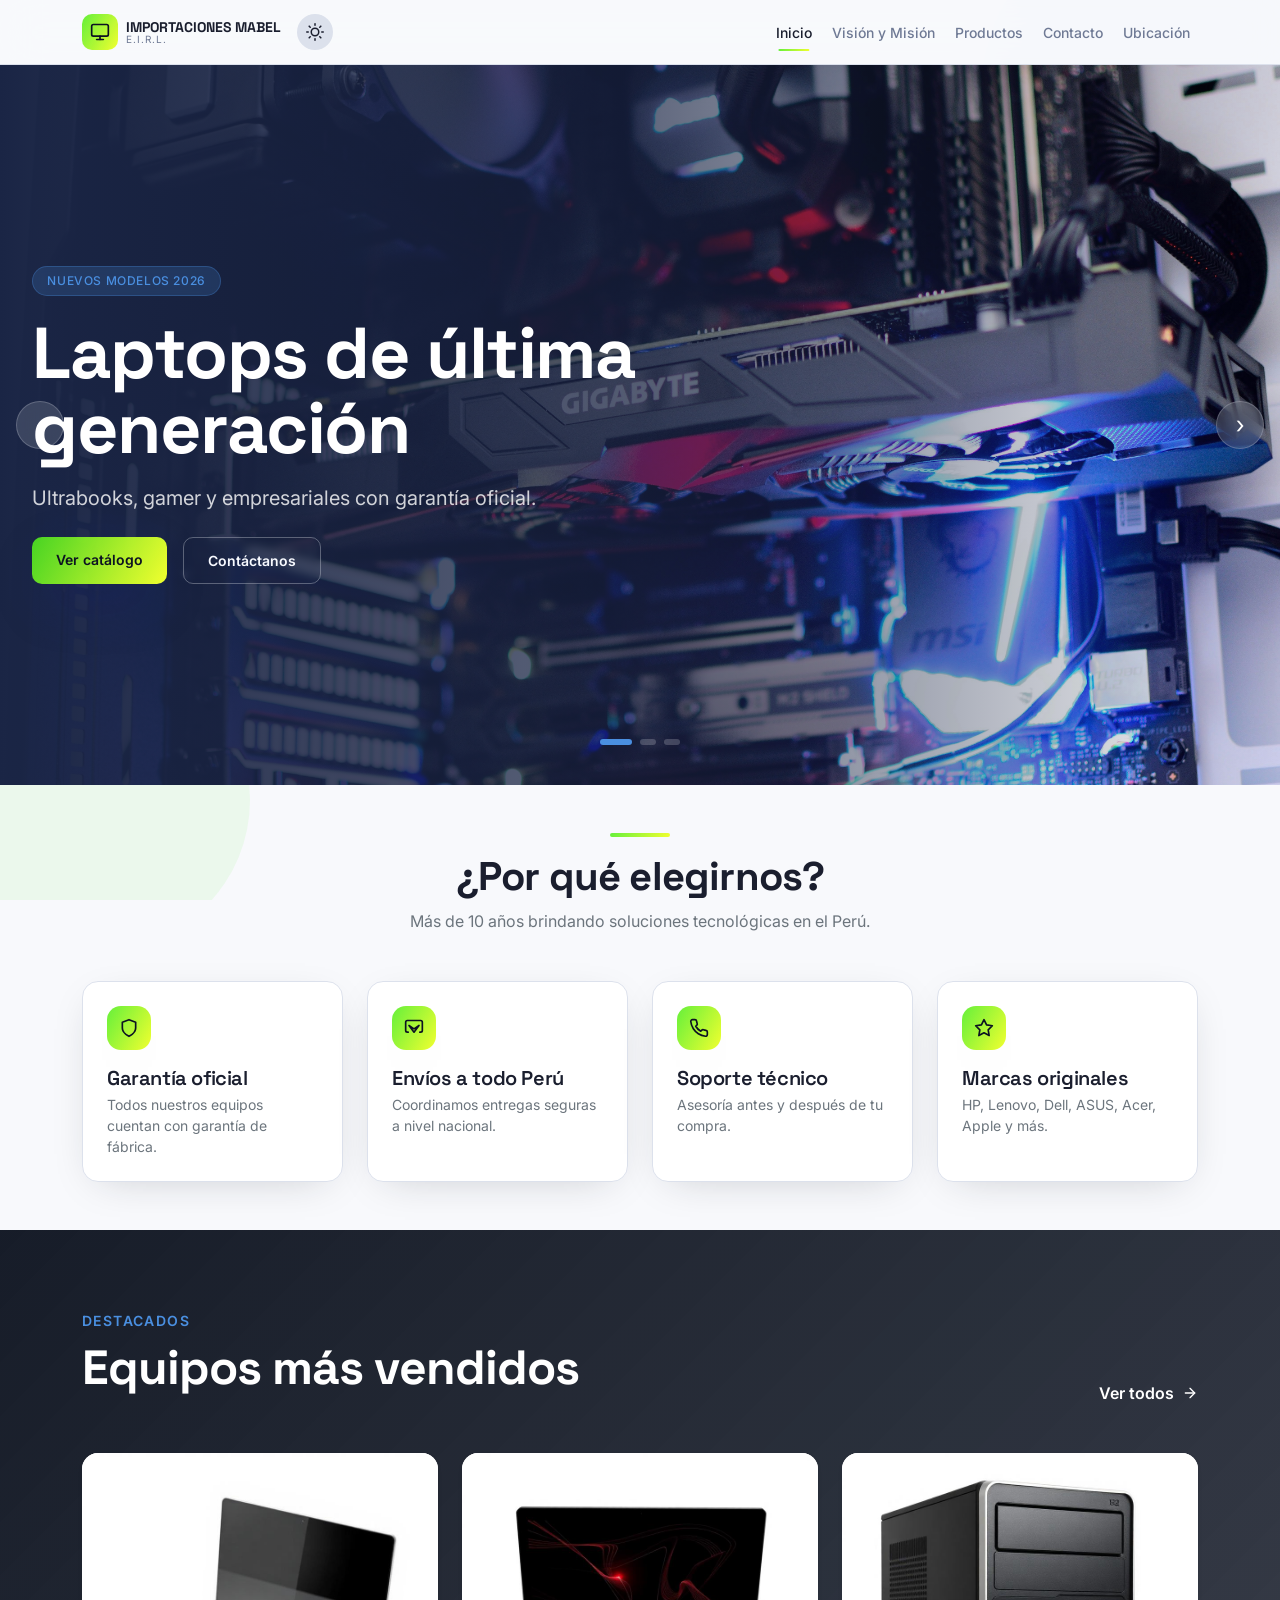
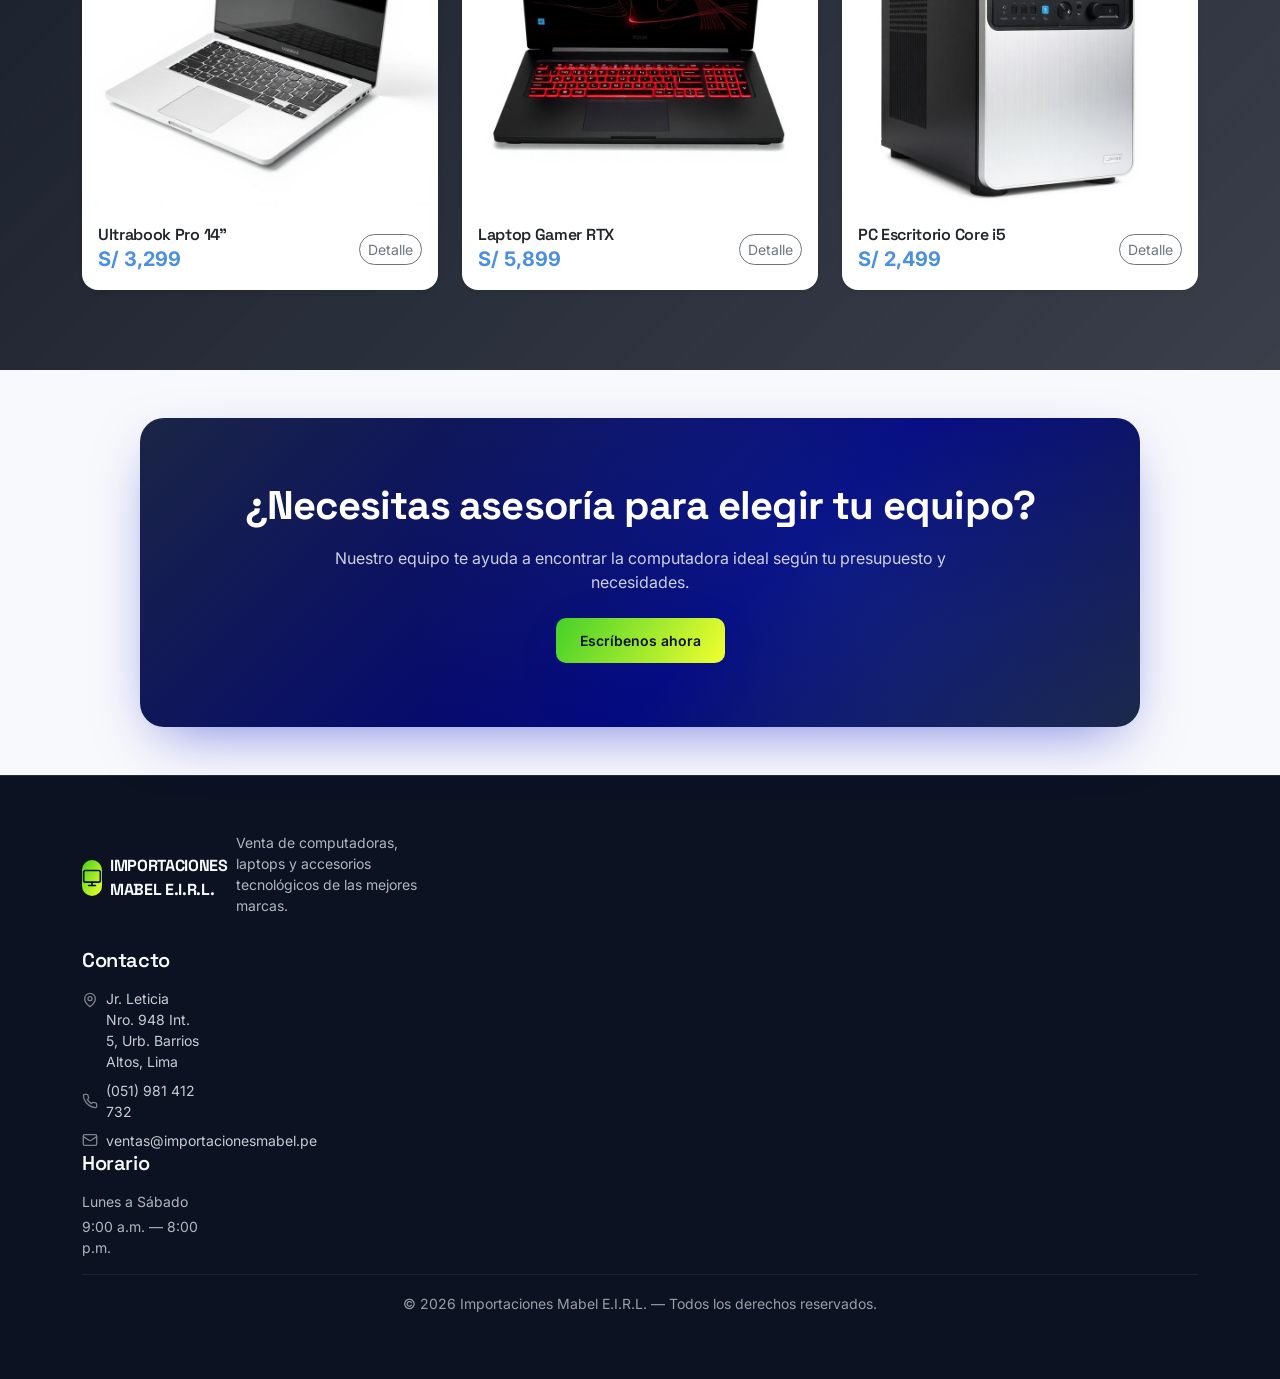
==== commit 148ad4bd: "Actualizar contenido y diseño del sitio" ====
--- a/index.html
+++ b/index.html
@@ -4,7 +4,7 @@
   <meta charset="utf-8" />
   <meta name="viewport" content="width=device-width, initial-scale=1" />
   <title>Importaciones Mabel E.I.R.L. — Computadoras y Laptops en Lima</title>
-  <meta name="description" content="Venta de computadoras, laptops, PC gamer y accesorios en Lima. Marcas originales con garantía." />
+  <meta name="description" content="Venta de computadoras, laptops, PC gamer y accesorios en Lima. Marcas originales con garantía. Barrios Altos, Lima." />
   <meta property="og:title" content="Importaciones Mabel E.I.R.L." />
   <meta property="og:description" content="Computadoras y laptops de las mejores marcas en Lima." />
   <meta property="og:type" content="website" />
@@ -13,235 +13,277 @@
   <link rel="preconnect" href="https://fonts.googleapis.com" />
   <link rel="preconnect" href="https://fonts.gstatic.com" crossorigin />
   <link rel="stylesheet" href="https://fonts.googleapis.com/css2?family=Space+Grotesk:wght@500;600;700&family=Inter:wght@400;500;600&display=swap" />
+  <link href="https://cdn.jsdelivr.net/npm/bootstrap@5.3.3/dist/css/bootstrap.min.css" rel="stylesheet" />
+  <link href="https://unpkg.com/aos@2.3.1/dist/aos.css" rel="stylesheet" />
   <link rel="stylesheet" href="css/styles.css" />
 </head>
 <body>
-<div class="min-h-screen flex flex-col">
-  <header class="header">
-    <div class="header-inner">
-      <a href="index.html" class="logo">
-        <div class="logo-icon">
-          <svg xmlns="http://www.w3.org/2000/svg" width="24" height="24" viewBox="0 0 24 24" fill="none" stroke="currentColor" stroke-width="2" stroke-linecap="round" stroke-linejoin="round"><rect x="2" y="3" width="20" height="14" rx="2"/><line x1="8" y1="21" x2="16" y2="21"/><line x1="12" y1="17" x2="12" y2="21"/></svg>
-        </div>
-        <div class="logo-text">
-          <div class="logo-text-top">IMPORTACIONES MABEL</div>
-          <div class="logo-text-bottom">E.I.R.L.</div>
-        </div>
-      </a>
-      <nav class="nav-desktop">
-        <a href="index.html">Inicio</a>
-        <a href="vision-mision.html">Visión y Misión</a>
-        <a href="productos.html">Productos</a>
-        <a href="contacto.html">Contacto</a>
-        <a href="ubicacion.html">Ubicación</a>
-      </nav>
-      <button class="menu-btn" id="menu-btn" aria-label="Menú">
-        <svg xmlns="http://www.w3.org/2000/svg" width="24" height="24" viewBox="0 0 24 24" fill="none" stroke="currentColor" stroke-width="2" stroke-linecap="round" stroke-linejoin="round" id="menu-icon"><line x1="3" y1="6" x2="21" y2="6"/><line x1="3" y1="12" x2="21" y2="12"/><line x1="3" y1="18" x2="21" y2="18"/></svg>
-        <svg xmlns="http://www.w3.org/2000/svg" width="24" height="24" viewBox="0 0 24 24" fill="none" stroke="currentColor" stroke-width="2" stroke-linecap="round" stroke-linejoin="round" id="close-icon" style="display:none"><line x1="18" y1="6" x2="6" y2="18"/><line x1="6" y1="6" x2="18" y2="18"/></svg>
+<div class="theme-wrapper min-vh-100 d-flex flex-column">
+  <header class="header sticky-top">
+    <nav class="navbar navbar-expand-lg">
+      <div class="container">
+        <a class="navbar-brand d-flex align-items-center gap-2" href="index.html">
+          <div class="logo-icon">
+            <svg xmlns="http://www.w3.org/2000/svg" width="20" height="20" viewBox="0 0 24 24" fill="none" stroke="currentColor" stroke-width="2" stroke-linecap="round" stroke-linejoin="round"><rect x="2" y="3" width="20" height="14" rx="2"/><line x1="8" y1="21" x2="16" y2="21"/><line x1="12" y1="17" x2="12" y2="21"/></svg>
+          </div>
+          <div class="lh-1">
+            <div class="logo-text-top">IMPORTACIONES MABEL</div>
+            <div class="logo-text-bottom">E.I.R.L.</div>
+          </div>
+        </a>
+        <div class="d-flex align-items-center gap-2">
+          <button class="theme-toggle" id="themeToggle" aria-label="Cambiar tema">
+            <svg class="sun-icon" xmlns="http://www.w3.org/2000/svg" width="18" height="18" viewBox="0 0 24 24" fill="none" stroke="currentColor" stroke-width="2" stroke-linecap="round" stroke-linejoin="round"><circle cx="12" cy="12" r="5"/><line x1="12" y1="1" x2="12" y2="3"/><line x1="12" y1="21" x2="12" y2="23"/><line x1="4.22" y1="4.22" x2="5.64" y2="5.64"/><line x1="18.36" y1="18.36" x2="19.78" y2="19.78"/><line x1="1" y1="12" x2="3" y2="12"/><line x1="21" y1="12" x2="23" y2="12"/><line x1="4.22" y1="19.78" x2="5.64" y2="18.36"/><line x1="18.36" y1="5.64" x2="19.78" y2="4.22"/></svg>
+            <svg class="moon-icon" xmlns="http://www.w3.org/2000/svg" width="18" height="18" viewBox="0 0 24 24" fill="none" stroke="currentColor" stroke-width="2" stroke-linecap="round" stroke-linejoin="round" style="display:none"><path d="M21 12.79A9 9 0 1 1 11.21 3 7 7 0 0 0 21 12.79z"/></svg>
+          </button>
+          <button class="navbar-toggler border-0 p-2" type="button" data-bs-toggle="collapse" data-bs-target="#navbarNav" aria-controls="navbarNav" aria-expanded="false" aria-label="Menú">
+            <svg xmlns="http://www.w3.org/2000/svg" width="24" height="24" viewBox="0 0 24 24" fill="none" stroke="currentColor" stroke-width="2" stroke-linecap="round" stroke-linejoin="round"><line x1="3" y1="6" x2="21" y2="6"/><line x1="3" y1="12" x2="21" y2="12"/><line x1="3" y1="18" x2="21" y2="18"/></svg>
+          </button>
+        </div>
+        <div class="collapse navbar-collapse" id="navbarNav">
+          <ul class="navbar-nav ms-auto gap-1">
+            <li class="nav-item"><a class="nav-link" href="index.html">Inicio</a></li>
+            <li class="nav-item"><a class="nav-link" href="vision-mision.html">Visión y Misión</a></li>
+            <li class="nav-item"><a class="nav-link" href="productos.html">Productos</a></li>
+            <li class="nav-item"><a class="nav-link" href="contacto.html">Contacto</a></li>
+            <li class="nav-item"><a class="nav-link" href="ubicacion.html">Ubicación</a></li>
+          </ul>
+        </div>
+      </div>
+    </nav>
+  </header>
+  <main class="flex-grow-1">
+    <div id="heroCarousel" class="carousel slide hero-carousel" data-bs-ride="carousel" data-bs-interval="5500">
+      <div class="carousel-indicators">
+        <button type="button" data-bs-target="#heroCarousel" data-bs-slide-to="0" class="active" aria-label="Slide 1"></button>
+        <button type="button" data-bs-target="#heroCarousel" data-bs-slide-to="1" aria-label="Slide 2"></button>
+        <button type="button" data-bs-target="#heroCarousel" data-bs-slide-to="2" aria-label="Slide 3"></button>
+      </div>
+      <div class="carousel-inner">
+        <div class="carousel-item active">
+          <img src="images/portada.jpg" alt="Laptops de última generación" />
+          <div class="carousel-overlay"></div>
+          <div class="carousel-caption">
+            <div class="carousel-caption-inner">
+              <span class="carousel-badge" data-aos="fade-down" data-aos-delay="200">Nuevos modelos 2026</span>
+              <h1 class="carousel-title" data-aos="fade-up" data-aos-delay="400">Laptops de última generación</h1>
+              <p class="fs-5 mb-4" style="opacity: 0.8; max-width: 32rem;" data-aos="fade-up" data-aos-delay="600">Ultrabooks, gamer y empresariales con garantía oficial.</p>
+              <div class="d-flex flex-wrap gap-3" data-aos="fade-up" data-aos-delay="800">
+                <a href="productos.html" class="btn btn-brand">Ver catálogo</a>
+                <a href="contacto.html" class="btn btn-outline-light-custom">Contáctanos</a>
+              </div>
+            </div>
+          </div>
+        </div>
+        <div class="carousel-item">
+          <img src="images/juego.jpg" alt="PC Gamer" />
+          <div class="carousel-overlay"></div>
+          <div class="carousel-caption">
+            <div class="carousel-caption-inner">
+              <span class="carousel-badge" data-aos="fade-down" data-aos-delay="200">PC Gamer</span>
+              <h1 class="carousel-title" data-aos="fade-up" data-aos-delay="400">Arma tu equipo ideal</h1>
+              <p class="fs-5 mb-4" style="opacity: 0.8; max-width: 32rem;" data-aos="fade-up" data-aos-delay="600">Componentes de alto rendimiento para gaming y diseño.</p>
+              <div class="d-flex flex-wrap gap-3" data-aos="fade-up" data-aos-delay="800">
+                <a href="productos.html" class="btn btn-brand">Ver catálogo</a>
+                <a href="contacto.html" class="btn btn-outline-light-custom">Contáctanos</a>
+              </div>
+            </div>
+          </div>
+        </div>
+        <div class="carousel-item">
+          <img src="images/sala.jpg" alt="Soluciones para empresas" />
+          <div class="carousel-overlay"></div>
+          <div class="carousel-caption">
+            <div class="carousel-caption-inner">
+              <span class="carousel-badge" data-aos="fade-down" data-aos-delay="200">Soluciones para empresas</span>
+              <h1 class="carousel-title" data-aos="fade-up" data-aos-delay="400">Equipamiento corporativo</h1>
+              <p class="fs-5 mb-4" style="opacity: 0.8; max-width: 32rem;" data-aos="fade-up" data-aos-delay="600">Estaciones de trabajo, monitores y accesorios al por mayor.</p>
+              <div class="d-flex flex-wrap gap-3" data-aos="fade-up" data-aos-delay="800">
+                <a href="productos.html" class="btn btn-brand">Ver catálogo</a>
+                <a href="contacto.html" class="btn btn-outline-light-custom">Contáctanos</a>
+              </div>
+            </div>
+          </div>
+        </div>
+      </div>
+      <button class="carousel-control-prev" type="button" data-bs-target="#heroCarousel" data-bs-slide="prev">
+        <span aria-hidden="true" style="font-size: 1.5rem;">&#8249;</span>
+        <span class="visually-hidden">Anterior</span>
+      </button>
+      <button class="carousel-control-next" type="button" data-bs-target="#heroCarousel" data-bs-slide="next">
+        <span aria-hidden="true" style="font-size: 1.5rem;">&#8250;</span>
+        <span class="visually-hidden">Siguiente</span>
       </button>
     </div>
-    <div class="mobile-nav" id="mobile-nav">
-      <div class="mobile-nav-inner">
-        <a href="index.html">Inicio</a>
-        <a href="vision-mision.html">Visión y Misión</a>
-        <a href="productos.html">Productos</a>
-        <a href="contacto.html">Contacto</a>
-        <a href="ubicacion.html">Ubicación</a>
-      </div>
-    </div>
-  </header>
-  <main class="flex-1">
-    <section class="carousel">
-      <div class="carousel-slide active">
-        <img src="images/portada.jpg" alt="Laptops de última generación" width="1600" height="900" />
-        <div class="carousel-overlay"></div>
-        <div class="carousel-content">
-          <div class="carousel-text">
-            <span class="carousel-badge">Nuevos modelos 2026</span>
-            <h1 class="carousel-title">Laptops de última generación</h1>
-            <p class="carousel-desc">Ultrabooks, gamer y empresariales con garantía oficial.</p>
-            <div class="carousel-actions">
-              <a href="productos.html" class="btn btn-brand">Ver catálogo</a>
-              <a href="contacto.html" class="btn btn-outline">Contáctanos</a>
-            </div>
-          </div>
-        </div>
-      </div>
-      <div class="carousel-slide">
-        <img src="images/juego.jpg" alt="PC Gamer" width="1600" height="900" />
-        <div class="carousel-overlay"></div>
-        <div class="carousel-content">
-          <div class="carousel-text">
-            <span class="carousel-badge">PC Gamer</span>
-            <h1 class="carousel-title">Arma tu equipo ideal</h1>
-            <p class="carousel-desc">Componentes de alto rendimiento para gaming y diseño.</p>
-            <div class="carousel-actions">
-              <a href="productos.html" class="btn btn-brand">Ver catálogo</a>
-              <a href="contacto.html" class="btn btn-outline">Contáctanos</a>
-            </div>
-          </div>
-        </div>
-      </div>
-      <div class="carousel-slide">
-        <img src="images/sala.jpg" alt="Soluciones para empresas" width="1600" height="900" />
-        <div class="carousel-overlay"></div>
-        <div class="carousel-content">
-          <div class="carousel-text">
-            <span class="carousel-badge">Soluciones para empresas</span>
-            <h1 class="carousel-title">Equipamiento corporativo</h1>
-            <p class="carousel-desc">Estaciones de trabajo, monitores y accesorios al por mayor.</p>
-            <div class="carousel-actions">
-              <a href="productos.html" class="btn btn-brand">Ver catálogo</a>
-              <a href="contacto.html" class="btn btn-outline">Contáctanos</a>
-            </div>
-          </div>
-        </div>
-      </div>
-      <button class="carousel-btn carousel-btn-prev" aria-label="Anterior">&#8249;</button>
-      <button class="carousel-btn carousel-btn-next" aria-label="Siguiente">&#8250;</button>
-      <div class="carousel-dots">
-        <button class="carousel-dot active" data-index="0" aria-label="Ir a slide 1"></button>
-        <button class="carousel-dot" data-index="1" aria-label="Ir a slide 2"></button>
-        <button class="carousel-dot" data-index="2" aria-label="Ir a slide 3"></button>
+
+    <section class="py-5" data-aos="fade-up">
+      <div class="container">
+        <div class="text-center mb-5">
+          <div class="section-divider"></div>
+          <h2 class="font-display fw-bold display-6">¿Por qué elegirnos?</h2>
+          <p class="text-secondary" style="max-width: 32rem; margin: 0 auto;">Más de 10 años brindando soluciones tecnológicas en el Perú.</p>
+        </div>
+        <div class="row g-4">
+          <div class="col-sm-6 col-lg-3" data-aos="fade-up" data-aos-delay="100">
+            <div class="card-custom p-4 h-100">
+              <div class="feature-icon mb-3">
+                <svg xmlns="http://www.w3.org/2000/svg" width="20" height="20" viewBox="0 0 24 24" fill="none" stroke="currentColor" stroke-width="2" stroke-linecap="round" stroke-linejoin="round"><path d="M12 22s8-4 8-10V5l-8-3-8 3v7c0 6 8 10 8 10z"/></svg>
+              </div>
+              <h3 class="font-display fw-semibold fs-5 mb-1">Garantía oficial</h3>
+              <p class="small text-secondary mb-0">Todos nuestros equipos cuentan con garantía de fábrica.</p>
+            </div>
+          </div>
+          <div class="col-sm-6 col-lg-3" data-aos="fade-up" data-aos-delay="200">
+            <div class="card-custom p-4 h-100">
+              <div class="feature-icon mb-3">
+                <svg xmlns="http://www.w3.org/2000/svg" width="20" height="20" viewBox="0 0 24 24" fill="none" stroke="currentColor" stroke-width="2" stroke-linecap="round" stroke-linejoin="round"><path d="M5 17H4a2 2 0 0 1-2-2V5a2 2 0 0 1 2-2h16a2 2 0 0 1 2 2v10a2 2 0 0 1-2 2h-1"/><polygon points="6 9 12 13 18 9 12 17 6 9"/></svg>
+              </div>
+              <h3 class="font-display fw-semibold fs-5 mb-1">Envíos a todo Perú</h3>
+              <p class="small text-secondary mb-0">Coordinamos entregas seguras a nivel nacional.</p>
+            </div>
+          </div>
+          <div class="col-sm-6 col-lg-3" data-aos="fade-up" data-aos-delay="300">
+            <div class="card-custom p-4 h-100">
+              <div class="feature-icon mb-3">
+                <svg xmlns="http://www.w3.org/2000/svg" width="20" height="20" viewBox="0 0 24 24" fill="none" stroke="currentColor" stroke-width="2" stroke-linecap="round" stroke-linejoin="round"><path d="M22 16.92v3a2 2 0 0 1-2.18 2 19.79 19.79 0 0 1-8.63-3.07 19.5 19.5 0 0 1-6-6 19.79 19.79 0 0 1-3.07-8.67A2 2 0 0 1 4.11 2h3a2 2 0 0 1 2 1.72 12.84 12.84 0 0 0 .7 2.81 2 2 0 0 1-.45 2.11L8.09 9.91a16 16 0 0 0 6 6l1.27-1.27a2 2 0 0 1 2.11-.45 12.84 12.84 0 0 0 2.81.7A2 2 0 0 1 22 16.92z"/></svg>
+              </div>
+              <h3 class="font-display fw-semibold fs-5 mb-1">Soporte técnico</h3>
+              <p class="small text-secondary mb-0">Asesoría antes y después de tu compra.</p>
+            </div>
+          </div>
+          <div class="col-sm-6 col-lg-3" data-aos="fade-up" data-aos-delay="400">
+            <div class="card-custom p-4 h-100">
+              <div class="feature-icon mb-3">
+                <svg xmlns="http://www.w3.org/2000/svg" width="20" height="20" viewBox="0 0 24 24" fill="none" stroke="currentColor" stroke-width="2" stroke-linecap="round" stroke-linejoin="round"><polygon points="12 2 15.09 8.26 22 9.27 17 14.14 18.18 21.02 12 17.77 5.82 21.02 7 14.14 2 9.27 8.91 8.26 12 2"/></svg>
+              </div>
+              <h3 class="font-display fw-semibold fs-5 mb-1">Marcas originales</h3>
+              <p class="small text-secondary mb-0">HP, Lenovo, Dell, ASUS, Acer, Apple y más.</p>
+            </div>
+          </div>
+        </div>
       </div>
     </section>
 
-    <section class="py-16 bg-background">
-      <div class="container">
-        <div class="features-grid">
-          <div class="feature-card">
-            <div class="feature-icon">
-              <svg xmlns="http://www.w3.org/2000/svg" width="20" height="20" viewBox="0 0 24 24" fill="none" stroke="currentColor" stroke-width="2" stroke-linecap="round" stroke-linejoin="round"><path d="M12 22s8-4 8-10V5l-8-3-8 3v7c0 6 8 10 8 10z"/></svg>
-            </div>
-            <h3 class="font-display font-semibold text-lg mb-1">Garantía oficial</h3>
-            <p class="text-sm text-muted-fg">Todos nuestros equipos cuentan con garantía de fábrica.</p>
-          </div>
-          <div class="feature-card">
-            <div class="feature-icon">
-              <svg xmlns="http://www.w3.org/2000/svg" width="20" height="20" viewBox="0 0 24 24" fill="none" stroke="currentColor" stroke-width="2" stroke-linecap="round" stroke-linejoin="round"><path d="M5 17H4a2 2 0 0 1-2-2V5a2 2 0 0 1 2-2h16a2 2 0 0 1 2 2v10a2 2 0 0 1-2 2h-1"/><polygon points="6 9 12 13 18 9 12 17 6 9"/></svg>
-            </div>
-            <h3 class="font-display font-semibold text-lg mb-1">Envíos a todo Perú</h3>
-            <p class="text-sm text-muted-fg">Coordinamos entregas seguras a nivel nacional.</p>
-          </div>
-          <div class="feature-card">
-            <div class="feature-icon">
-              <svg xmlns="http://www.w3.org/2000/svg" width="20" height="20" viewBox="0 0 24 24" fill="none" stroke="currentColor" stroke-width="2" stroke-linecap="round" stroke-linejoin="round"><path d="M22 16.92v3a2 2 0 0 1-2.18 2 19.79 19.79 0 0 1-8.63-3.07 19.5 19.5 0 0 1-6-6 19.79 19.79 0 0 1-3.07-8.67A2 2 0 0 1 4.11 2h3a2 2 0 0 1 2 1.72 12.84 12.84 0 0 0 .7 2.81 2 2 0 0 1-.45 2.11L8.09 9.91a16 16 0 0 0 6 6l1.27-1.27a2 2 0 0 1 2.11-.45 12.84 12.84 0 0 0 2.81.7A2 2 0 0 1 22 16.92z"/></svg>
-            </div>
-            <h3 class="font-display font-semibold text-lg mb-1">Soporte técnico</h3>
-            <p class="text-sm text-muted-fg">Asesoría antes y después de tu compra.</p>
-          </div>
-          <div class="feature-card">
-            <div class="feature-icon">
-              <svg xmlns="http://www.w3.org/2000/svg" width="20" height="20" viewBox="0 0 24 24" fill="none" stroke="currentColor" stroke-width="2" stroke-linecap="round" stroke-linejoin="round"><polygon points="12 2 15.09 8.26 22 9.27 17 14.14 18.18 21.02 12 17.77 5.82 21.02 7 14.14 2 9.27 8.91 8.26 12 2"/></svg>
-            </div>
-            <h3 class="font-display font-semibold text-lg mb-1">Marcas originales</h3>
-            <p class="text-sm text-muted-fg">HP, Lenovo, Dell, ASUS, Acer, Apple y más.</p>
-          </div>
-        </div>
-      </div>
-    </section>
-
-    <section class="highlight-section" style="background-image: linear-gradient(135deg, rgba(10, 16, 29, 0.92), rgba(10, 16, 29, 0.75)), url(images/hero-office.jpg); background-size: cover; background-position: center;">
-      <div class="highlight-overlay"></div>
-      <div class="container highlight-content">
-        <div class="highlight-header">
+    <section class="highlight-section" style="background: linear-gradient(135deg, rgba(10, 16, 29, 0.95), rgba(10, 16, 29, 0.8)), url(images/hero-office.jpg) center/cover fixed;">
+      <div class="container position-relative" style="z-index: 1;">
+        <div class="d-flex flex-wrap align-items-end justify-content-between gap-3 mb-5" data-aos="fade-up">
           <div>
-            <p class="text-brand text-sm font-semibold tracking-widest uppercase mb-2">Destacados</p>
-            <h2 class="text-4xl md:text-5xl font-display font-bold text-primary-fg">Equipos más vendidos</h2>
-          </div>
-          <a href="productos.html" class="inline-flex items-center gap-2 font-semibold text-primary-fg hover:text-brand transition-colors">
+            <p class="text-brand text-uppercase small fw-semibold tracking-widest mb-2">Destacados</p>
+            <h2 class="display-5 fw-bold font-display text-white">Equipos más vendidos</h2>
+          </div>
+          <a href="productos.html" class="text-white text-decoration-none fw-semibold d-inline-flex align-items-center gap-2 hover-opacity">
             Ver todos
             <svg xmlns="http://www.w3.org/2000/svg" width="16" height="16" viewBox="0 0 24 24" fill="none" stroke="currentColor" stroke-width="2" stroke-linecap="round" stroke-linejoin="round"><path d="M5 12h14"/><path d="m12 5 7 7-7 7"/></svg>
           </a>
         </div>
-        <div class="highlight-grid">
-          <div class="bg-card/95 backdrop-blur rounded-2xl overflow-hidden border border-white/20 shadow-card group">
-            <div class="aspect-square overflow-hidden bg-muted">
-              <img src="images/prod-laptop1.jpg" alt="Ultrabook Pro 14" loading="lazy" width="800" height="800" class="w-full h-full object-cover group-hover:scale-105 duration-500" />
-            </div>
-            <div class="p-5 flex items-center justify-between">
-              <div>
-                <h3 class="font-display font-semibold">Ultrabook Pro 14"</h3>
-                <p class="text-brand font-bold text-lg">S/ 3,299</p>
-              </div>
-              <a href="productos.html" class="text-sm font-semibold hover:text-brand transition-colors">Detalle</a>
-            </div>
-          </div>
-          <div class="bg-card/95 backdrop-blur rounded-2xl overflow-hidden border border-white/20 shadow-card group">
-            <div class="aspect-square overflow-hidden bg-muted">
-              <img src="images/prod-laptop2.jpg" alt="Laptop Gamer RTX" loading="lazy" width="800" height="800" class="w-full h-full object-cover group-hover:scale-105 duration-500" />
-            </div>
-            <div class="p-5 flex items-center justify-between">
-              <div>
-                <h3 class="font-display font-semibold">Laptop Gamer RTX</h3>
-                <p class="text-brand font-bold text-lg">S/ 5,899</p>
-              </div>
-              <a href="productos.html" class="text-sm font-semibold hover:text-brand transition-colors">Detalle</a>
-            </div>
-          </div>
-          <div class="bg-card/95 backdrop-blur rounded-2xl overflow-hidden border border-white/20 shadow-card group">
-            <div class="aspect-square overflow-hidden bg-muted">
-              <img src="images/prod-desktop1.jpg" alt="PC Escritorio Core i5" loading="lazy" width="800" height="800" class="w-full h-full object-cover group-hover:scale-105 duration-500" />
-            </div>
-            <div class="p-5 flex items-center justify-between">
-              <div>
-                <h3 class="font-display font-semibold">PC Escritorio Core i5</h3>
-                <p class="text-brand font-bold text-lg">S/ 2,499</p>
-              </div>
-              <a href="productos.html" class="text-sm font-semibold hover:text-brand transition-colors">Detalle</a>
+        <div class="row g-4">
+          <div class="col-md-4" data-aos="fade-up" data-aos-delay="0">
+            <div class="card bg-white bg-opacity-95 border-0 rounded-4 overflow-hidden shadow-sm h-100">
+              <div class="overflow-hidden" style="aspect-ratio: 1;">
+                <img src="images/prod-laptop1.jpg" alt="Ultrabook Pro 14" loading="lazy" class="w-100 h-100 object-fit-cover transition-scale" />
+              </div>
+              <div class="card-body d-flex align-items-center justify-content-between">
+                <div>
+                  <h3 class="font-display fw-semibold fs-6 mb-0">Ultrabook Pro 14"</h3>
+                  <span class="text-brand fw-bold fs-5">S/ 3,299</span>
+                </div>
+                <a href="productos.html" class="btn btn-sm btn-outline-secondary rounded-pill">Detalle</a>
+              </div>
+            </div>
+          </div>
+          <div class="col-md-4" data-aos="fade-up" data-aos-delay="150">
+            <div class="card bg-white bg-opacity-95 border-0 rounded-4 overflow-hidden shadow-sm h-100">
+              <div class="overflow-hidden" style="aspect-ratio: 1;">
+                <img src="images/prod-laptop2.jpg" alt="Laptop Gamer RTX" loading="lazy" class="w-100 h-100 object-fit-cover transition-scale" />
+              </div>
+              <div class="card-body d-flex align-items-center justify-content-between">
+                <div>
+                  <h3 class="font-display fw-semibold fs-6 mb-0">Laptop Gamer RTX</h3>
+                  <span class="text-brand fw-bold fs-5">S/ 5,899</span>
+                </div>
+                <a href="productos.html" class="btn btn-sm btn-outline-secondary rounded-pill">Detalle</a>
+              </div>
+            </div>
+          </div>
+          <div class="col-md-4" data-aos="fade-up" data-aos-delay="300">
+            <div class="card bg-white bg-opacity-95 border-0 rounded-4 overflow-hidden shadow-sm h-100">
+              <div class="overflow-hidden" style="aspect-ratio: 1;">
+                <img src="images/prod-desktop1.jpg" alt="PC Escritorio Core i5" loading="lazy" class="w-100 h-100 object-fit-cover transition-scale" />
+              </div>
+              <div class="card-body d-flex align-items-center justify-content-between">
+                <div>
+                  <h3 class="font-display fw-semibold fs-6 mb-0">PC Escritorio Core i5</h3>
+                  <span class="text-brand fw-bold fs-5">S/ 2,499</span>
+                </div>
+                <a href="productos.html" class="btn btn-sm btn-outline-secondary rounded-pill">Detalle</a>
+              </div>
             </div>
           </div>
         </div>
       </div>
     </section>
 
-    <section class="cta-section">
+    <section class="py-5" data-aos="fade-up">
       <div class="container" style="max-width: 64rem;">
         <div class="cta-card">
-          <h2 class="cta-title">¿Necesitas asesoría para elegir tu equipo?</h2>
-          <p class="cta-text">Nuestro equipo te ayuda a encontrar la computadora ideal según tu presupuesto y necesidades.</p>
-          <a href="contacto.html" class="btn btn-brand">Escríbenos ahora</a>
+          <h2 class="display-6 fw-bold font-display text-white mb-3" data-aos="fade-up">¿Necesitas asesoría para elegir tu equipo?</h2>
+          <p class="text-white mb-4" style="opacity: 0.8; max-width: 42rem; margin: 0 auto;" data-aos="fade-up" data-aos-delay="100">Nuestro equipo te ayuda a encontrar la computadora ideal según tu presupuesto y necesidades.</p>
+          <a href="contacto.html" class="btn btn-brand btn-lg" data-aos="fade-up" data-aos-delay="200">Escríbenos ahora</a>
         </div>
       </div>
     </section>
   </main>
   <footer class="footer">
-    <div class="footer-inner">
-      <div>
-        <div class="footer-brand">
-          <div class="footer-brand-icon">
-            <svg xmlns="http://www.w3.org/2000/svg" width="24" height="24" viewBox="0 0 24 24" fill="none" stroke="currentColor" stroke-width="2" stroke-linecap="round" stroke-linejoin="round"><rect x="2" y="3" width="20" height="14" rx="2"/><line x1="8" y1="21" x2="16" y2="21"/><line x1="12" y1="17" x2="12" y2="21"/></svg>
-          </div>
-          <div class="font-display font-bold">IMPORTACIONES MABEL E.I.R.L.</div>
-        </div>
-        <p class="footer-desc">Venta de computadoras, laptops y accesorios tecnológicos de las mejores marcas.</p>
-      </div>
-      <div class="footer-contact">
-        <h4 class="footer-heading">Contacto</h4>
-        <p class="footer-contact-item">
-          <svg xmlns="http://www.w3.org/2000/svg" width="16" height="16" viewBox="0 0 24 24" fill="none" stroke="currentColor" stroke-width="2" stroke-linecap="round" stroke-linejoin="round"><path d="M20 10c0 6-8 12-8 12s-8-6-8-12a8 8 0 0 1 16 0Z"/><circle cx="12" cy="10" r="3"/></svg>
-          Jr. Leticia Nro. 948 Int. 5, Urb. Barrios Altos, Lima
-        </p>
-        <p class="footer-contact-item center-items">
-          <svg xmlns="http://www.w3.org/2000/svg" width="16" height="16" viewBox="0 0 24 24" fill="none" stroke="currentColor" stroke-width="2" stroke-linecap="round" stroke-linejoin="round"><path d="M22 16.92v3a2 2 0 0 1-2.18 2 19.79 19.79 0 0 1-8.63-3.07 19.5 19.5 0 0 1-6-6 19.79 19.79 0 0 1-3.07-8.67A2 2 0 0 1 4.11 2h3a2 2 0 0 1 2 1.72 12.84 12.84 0 0 0 .7 2.81 2 2 0 0 1-.45 2.11L8.09 9.91a16 16 0 0 0 6 6l1.27-1.27a2 2 0 0 1 2.11-.45 12.84 12.84 0 0 0 2.81.7A2 2 0 0 1 22 16.92z"/></svg>
-          (051) 981 412 732
-        </p>
-        <p class="footer-contact-item center-items">
-          <svg xmlns="http://www.w3.org/2000/svg" width="16" height="16" viewBox="0 0 24 24" fill="none" stroke="currentColor" stroke-width="2" stroke-linecap="round" stroke-linejoin="round"><rect width="20" height="16" x="2" y="4" rx="2"/><path d="m22 7-8.97 5.7a1.94 1.94 0 0 1-2.06 0L2 7"/></svg>
-          ventas@importacionesmabel.pe
-        </p>
-      </div>
-      <div>
-        <h4 class="footer-heading">Horario</h4>
-        <p class="footer-desc">Lunes a Sábado</p>
-        <p class="footer-desc">9:00 a.m. — 8:00 p.m.</p>
+    <div class="container py-5">
+      <div class="row g-4">
+        <div class="col-md-4">
+          <div class="d-flex align-items-center gap-2 mb-3">
+            <div class="footer-brand-icon">
+              <svg xmlns="http://www.w3.org/2000/svg" width="20" height="20" viewBox="0 0 24 24" fill="none" stroke="currentColor" stroke-width="2" stroke-linecap="round" stroke-linejoin="round"><rect x="2" y="3" width="20" height="14" rx="2"/><line x1="8" y1="21" x2="16" y2="21"/><line x1="12" y1="17" x2="12" y2="21"/></svg>
+          </div>
+          <span class="fw-bold font-display">IMPORTACIONES MABEL E.I.R.L.</span>
+          <p class="footer-desc mt-2">Venta de computadoras, laptops y accesorios tecnológicos de las mejores marcas.</p>
+        </div>
+        <div class="col-md-4">
+          <h5 class="fw-semibold font-display mb-3">Contacto</h5>
+          <div class="d-flex align-items-start gap-2 mb-2 footer-contact-item">
+            <svg xmlns="http://www.w3.org/2000/svg" width="16" height="16" viewBox="0 0 24 24" fill="none" stroke="currentColor" stroke-width="2" stroke-linecap="round" stroke-linejoin="round" class="flex-shrink-0 mt-1"><path d="M20 10c0 6-8 12-8 12s-8-6-8-12a8 8 0 0 1 16 0Z"/><circle cx="12" cy="10" r="3"/></svg>
+            <span>Jr. Leticia Nro. 948 Int. 5, Urb. Barrios Altos, Lima</span>
+          </div>
+          <div class="d-flex align-items-center gap-2 mb-2 footer-contact-item">
+            <svg xmlns="http://www.w3.org/2000/svg" width="16" height="16" viewBox="0 0 24 24" fill="none" stroke="currentColor" stroke-width="2" stroke-linecap="round" stroke-linejoin="round" class="flex-shrink-0"><path d="M22 16.92v3a2 2 0 0 1-2.18 2 19.79 19.79 0 0 1-8.63-3.07 19.5 19.5 0 0 1-6-6 19.79 19.79 0 0 1-3.07-8.67A2 2 0 0 1 4.11 2h3a2 2 0 0 1 2 1.72 12.84 12.84 0 0 0 .7 2.81 2 2 0 0 1-.45 2.11L8.09 9.91a16 16 0 0 0 6 6l1.27-1.27a2 2 0 0 1 2.11-.45 12.84 12.84 0 0 0 2.81.7A2 2 0 0 1 22 16.92z"/></svg>
+            <span>(051) 981 412 732</span>
+          </div>
+          <div class="d-flex align-items-center gap-2 footer-contact-item">
+            <svg xmlns="http://www.w3.org/2000/svg" width="16" height="16" viewBox="0 0 24 24" fill="none" stroke="currentColor" stroke-width="2" stroke-linecap="round" stroke-linejoin="round" class="flex-shrink-0"><rect width="20" height="16" x="2" y="4" rx="2"/><path d="m22 7-8.97 5.7a1.94 1.94 0 0 1-2.06 0L2 7"/></svg>
+            <span>ventas@importacionesmabel.pe</span>
+          </div>
+        </div>
+        <div class="col-md-4">
+          <h5 class="fw-semibold font-display mb-3">Horario</h5>
+          <p class="footer-desc mb-1">Lunes a Sábado</p>
+          <p class="footer-desc">9:00 a.m. — 8:00 p.m.</p>
+        </div>
       </div>
     </div>
-    <div class="footer-bottom">
-      &copy; <span id="year"></span> Importaciones Mabel E.I.R.L. — Todos los derechos reservados.
+    <div class="footer-bottom text-center py-3">
+      <small>&copy; <span id="year"></span> Importaciones Mabel E.I.R.L. — Todos los derechos reservados.</small>
     </div>
   </footer>
+
+  <button class="back-to-top" id="backToTop" aria-label="Volver arriba">
+    <svg xmlns="http://www.w3.org/2000/svg" width="20" height="20" viewBox="0 0 24 24" fill="none" stroke="currentColor" stroke-width="2.5" stroke-linecap="round" stroke-linejoin="round"><polyline points="18 15 12 9 6 15"/></svg>
+  </button>
+
+  <div class="floating-shapes">
+    <div class="shape shape-1"></div>
+    <div class="shape shape-2"></div>
+    <div class="shape shape-3"></div>
+    <div class="shape shape-4"></div>
+  </div>
 </div>
+<script src="https://cdn.jsdelivr.net/npm/bootstrap@5.3.3/dist/js/bootstrap.bundle.min.js"></script>
+<script src="https://unpkg.com/aos@2.3.1/dist/aos.js"></script>
 <script src="js/main.js"></script>
 <script>document.getElementById('year').textContent = new Date().getFullYear();</script>
 </body>
--- a/css/styles.css
+++ b/css/styles.css
@@ -1,1224 +1,463 @@
-/* ===== RESET & BASE ===== */
-*,
-*::before,
-*::after {
-  box-sizing: border-box;
-  margin: 0;
-  padding: 0;
-}
-html {
-  scroll-behavior: smooth;
-}
-body {
-  font-family: "Inter", ui-sans-serif, system-ui, sans-serif;
-  background-color: #fcf9f9;
-  color: #081d75;
-  -webkit-font-smoothing: antialiased;
-  min-height: 100vh;
-}
-h1, h2, h3, h4 {
-  font-family: "Space Grotesk", ui-sans-serif, system-ui, sans-serif;
-  letter-spacing: -0.02em;
-}
-img {
-  max-width: 100%;
-  height: auto;
-  display: block;
-}
-a {
-  text-decoration: none;
-  color: inherit;
-}
-
-/* ===== COLORS (CSS Variables) ===== */
 :root {
-  --bg: #f9fafc;
-  --fg: #1a1e2e;
-  --card: #ffffff;
-  --card-fg: #1a1e2e;
-  --muted: #eef1f7;
-  --muted-fg: #6f7a95;
-  --accent: #e4e9f3;
-  --accent-fg: #1a1e2e;
-  --border: #dce1ec;
-  --input: #dce1ec;
-  --ring: #5a9cf0;
   --brand: #4a8fe0;
+  --brand-dark: #1a2545;
   --brand-fg: #0c1222;
-  --primary: #1a2545;
-  --primary-fg: #f8faff;
-  --destructive: #d95c4a;
   --gradient-hero: linear-gradient(135deg, #1a2545 0%, #00027a 60%, #1a2545 100%);
   --gradient-brand: linear-gradient(120deg, #4eee1ede, #f1ff2f);
   --shadow-brand: 0 20px 60px -20px rgba(2, 15, 199, 0.55);
   --shadow-card: 0 10px 40px -18px rgba(26, 31, 41, 0.25);
-  --radius: 0.75rem;
-  --max-w: 1280px;
-}
-
-/* ===== UTILITY CLASSES ===== */
-.gradient-hero {
-  background: var(--gradient-hero);
-}
-.gradient-brand {
-  background: var(--gradient-brand);
-}
-.shadow-brand {
-  box-shadow: var(--shadow-brand);
-}
-.shadow-card {
-  box-shadow: var(--shadow-card);
-}
-.text-brand {
-  color: var(--brand);
-}
-.bg-brand {
-  background-color: var(--brand);
-}
-.text-brand-fg {
-  color: var(--brand-fg);
-}
-.bg-brand-fg {
-  background-color: var(--brand-fg);
-}
-.bg-card {
-  background-color: var(--card);
-}
-.bg-muted {
-  background-color: var(--muted);
-}
-.bg-accent {
-  background-color: var(--accent);
-}
-.bg-background {
-  background-color: var(--bg);
-}
-.border-border {
-  border-color: var(--border);
-}
-.text-muted-fg {
-  color: var(--muted-fg);
-}
-.text-primary-fg {
-  color: var(--primary-fg);
-}
-.font-display {
-  font-family: "Space Grotesk", ui-sans-serif, system-ui, sans-serif;
+  --bg-body: #f8f9fc;
+  --bg-card: #ffffff;
+  --text-primary: #1a1e2e;
+  --text-secondary: #6f7a95;
+  --border-color: #dce1ec;
+  --navbar-bg: rgba(248, 249, 252, 0.85);
+}
+
+[data-theme="dark"] {
+  --bg-body: #0f1117;
+  --bg-card: #1a1d27;
+  --text-primary: #e8ecf4;
+  --text-secondary: #9aa3b8;
+  --border-color: #2a2d3a;
+  --navbar-bg: rgba(15, 17, 23, 0.9);
+  --gradient-hero: linear-gradient(135deg, #0a0e17 0%, #000b4d 60%, #0a0e17 100%);
+  --shadow-card: 0 10px 40px -18px rgba(0, 0, 0, 0.5);
+}
+
+body {
+  font-family: "Inter", system-ui, sans-serif;
+  -webkit-font-smoothing: antialiased;
+  background: var(--bg-body);
+  color: var(--text-primary);
+  transition: background 0.3s, color 0.3s;
+}
+
+h1, h2, h3, h4, h5, h6, .font-display {
+  font-family: "Space Grotesk", system-ui, sans-serif;
   letter-spacing: -0.02em;
-}
-.font-sans {
-  font-family: "Inter", ui-sans-serif, system-ui, sans-serif;
-}
-
-/* ===== LAYOUT ===== */
-.container {
-  max-width: var(--max-w);
-  margin: 0 auto;
-  padding: 0 1rem;
-}
-@media (min-width: 640px) {
-  .container {
-    padding: 0 1.5rem;
-  }
-}
-@media (min-width: 1024px) {
-  .container {
-    padding: 0 2rem;
-  }
-}
-
-.flex { display: flex; }
-.flex-col { flex-direction: column; }
-.flex-wrap { flex-wrap: wrap; }
-.items-center { align-items: center; }
-.items-start { align-items: flex-start; }
-.items-end { align-items: flex-end; }
-.justify-center { justify-content: center; }
-.justify-between { justify-content: space-between; }
-.gap-1 { gap: 0.25rem; }
-.gap-2 { gap: 0.5rem; }
-.gap-3 { gap: 0.75rem; }
-.gap-4 { gap: 1rem; }
-.gap-6 { gap: 1.5rem; }
-.gap-8 { gap: 2rem; }
-.gap-10 { gap: 2.5rem; }
-.space-y-1 > * + * { margin-top: 0.25rem; }
-.space-y-2 > * + * { margin-top: 0.5rem; }
-.space-y-4 > * + * { margin-top: 1rem; }
-.space-y-6 > * + * { margin-top: 1.5rem; }
-.grid { display: grid; }
-.inline-flex { display: inline-flex; }
-.block { display: block; }
-.hidden { display: none; }
-.shrink-0 { flex-shrink: 0; }
-.leading-tight { line-height: 1.25; }
-.leading-relaxed { line-height: 1.625; }
-.text-center { text-align: center; }
-
-/* ===== SIZING ===== */
-.w-full { width: 100%; }
-.min-h-screen { min-height: 100vh; }
-.h-16 { height: 4rem; }
-.h-\[80vh\] { height: 80vh; }
-.min-h-\[520px\] { min-height: 520px; }
-.min-h-8 { min-height: 2rem; }
-.min-h-\[500px\] { min-height: 500px; }
-.w-9 { width: 2.25rem; }
-.h-9 { height: 2.25rem; }
-.w-11 { width: 2.75rem; }
-.h-11 { height: 2.75rem; }
-.w-12 { width: 3rem; }
-.h-12 { height: 3rem; }
-.w-14 { width: 3.5rem; }
-.h-14 { height: 3.5rem; }
-.w-5 { width: 1.25rem; }
-.h-5 { height: 1.25rem; }
-.w-4 { width: 1rem; }
-.h-4 { height: 1rem; }
-.w-7 { width: 1.75rem; }
-.h-7 { height: 1.75rem; }
-.h-1\.5 { height: 0.375rem; }
-.max-w-7xl { max-width: 80rem; }
-.max-w-5xl { max-width: 64rem; }
-.max-w-6xl { max-width: 72rem; }
-.max-w-2xl { max-width: 42rem; }
-.max-w-lg { max-width: 32rem; }
-.max-w-md { max-width: 28rem; }
-.aspect-square { aspect-ratio: 1; }
-
-/* ===== SPACING ===== */
-.px-4 { padding-left: 1rem; padding-right: 1rem; }
-.py-16 { padding-top: 4rem; padding-bottom: 4rem; }
-.py-20 { padding-top: 5rem; padding-bottom: 5rem; }
-.py-24 { padding-top: 6rem; padding-bottom: 6rem; }
-.py-12 { padding-top: 3rem; padding-bottom: 3rem; }
-.py-4 { padding-top: 1rem; padding-bottom: 1rem; }
-.px-3 { padding-left: 0.75rem; padding-right: 0.75rem; }
-.py-2 { padding-top: 0.5rem; padding-bottom: 0.5rem; }
-.px-6 { padding-left: 1.5rem; padding-right: 1.5rem; }
-.py-3 { padding-top: 0.75rem; padding-bottom: 0.75rem; }
-.px-8 { padding-left: 2rem; padding-right: 2rem; }
-.p-5 { padding: 1.25rem; }
-.p-6 { padding: 1.5rem; }
-.p-8 { padding: 2rem; }
-.p-10 { padding: 2.5rem; }
-.py-1 { padding-top: 0.25rem; padding-bottom: 0.25rem; }
-.px-2\.5 { padding-left: 0.625rem; padding-right: 0.625rem; }
-.py-1\.5 { padding-top: 0.375rem; padding-bottom: 0.375rem; }
-.p-2 { padding: 0.5rem; }
-.pb-24 { padding-bottom: 6rem; }
-.mb-1 { margin-bottom: 0.25rem; }
-.mb-2 { margin-bottom: 0.5rem; }
-.mb-3 { margin-bottom: 0.75rem; }
-.mb-4 { margin-bottom: 1rem; }
-.mb-5 { margin-bottom: 1.25rem; }
-.mb-6 { margin-bottom: 1.5rem; }
-.mb-8 { margin-bottom: 2rem; }
-.mb-10 { margin-bottom: 2.5rem; }
-.mb-12 { margin-bottom: 3rem; }
-.mt-1 { margin-top: 0.25rem; }
-.mt-2 { margin-top: 0.5rem; }
-.mt-4 { margin-top: 1rem; }
-.mt-6 { margin-top: 1.5rem; }
-.mt-20 { margin-top: 5rem; }
-
-/* ===== TYPOGRAPHY ===== */
-.text-xs { font-size: 0.75rem; }
-.text-sm { font-size: 0.875rem; }
-.text-base { font-size: 1rem; }
-.text-lg { font-size: 1.125rem; }
-.text-2xl { font-size: 1.5rem; }
-.text-3xl { font-size: 1.875rem; }
-.text-4xl { font-size: 2.25rem; }
-.text-5xl { font-size: 3rem; }
-.text-7xl { font-size: 4.5rem; }
-.text-\[10px\] { font-size: 0.625rem; }
-.font-medium { font-weight: 500; }
-.font-semibold { font-weight: 600; }
-.font-bold { font-weight: 700; }
-.tracking-widest { letter-spacing: 0.1em; }
-.leading-\[1\.05\] { line-height: 1.05; }
-
-/* ===== BORDERS & RADIUS ===== */
-.rounded-md { border-radius: calc(var(--radius) - 4px); }
-.rounded-lg { border-radius: calc(var(--radius) - 2px); }
-.rounded-xl { border-radius: calc(var(--radius) + 4px); }
-.rounded-2xl { border-radius: calc(var(--radius) + 8px); }
-.rounded-3xl { border-radius: calc(var(--radius) + 16px); }
-.rounded-full { border-radius: 9999px; }
-.rounded-sm { border-radius: calc(var(--radius) - 4px); }
-.border { border: 1px solid; }
-.border-0 { border: none; }
-.border-t { border-top: 1px solid; }
-.border-b { border-bottom: 1px solid; }
-.border-transparent { border-color: transparent; }
-.border-white\/20 { border-color: rgba(255, 255, 255, 0.2); }
-.border-primary-fg\/30 { border-color: rgba(248, 250, 255, 0.3); }
-.border-primary-fg\/20 { border-color: rgba(248, 250, 255, 0.2); }
-.border-brand\/30 { border-color: rgba(74, 143, 224, 0.3); }
-.border-primary-fg\/10 { border-color: rgba(248, 250, 255, 0.1); }
-
-/* ===== EFFECTS ===== */
-.overflow-hidden { overflow: hidden; }
-.object-cover { object-fit: cover; }
-.object-center { object-position: center; }
-.relative { position: relative; }
-.absolute { position: absolute; }
-.fixed { position: fixed; }
-.sticky { position: sticky; }
-.inset-0 { top: 0; right: 0; bottom: 0; left: 0; }
-.top-0 { top: 0; }
-.top-3 { top: 0.75rem; }
-.left-3 { left: 0.75rem; }
-.left-4 { left: 1rem; }
-.right-4 { right: 1rem; }
-.bottom-6 { bottom: 1.5rem; }
-.top-1\/2 { top: 50%; }
-.left-1\/2 { left: 50%; }
-.-translate-y-1\/2 { transform: translateY(-50%); }
-.-translate-x-1\/2 { transform: translateX(-50%); }
-.z-10 { z-index: 10; }
-.z-20 { z-index: 20; }
-.z-50 { z-index: 50; }
-.backdrop-blur { backdrop-filter: blur(8px); -webkit-backdrop-filter: blur(8px); }
-.backdrop-blur-lg { backdrop-filter: blur(16px); -webkit-backdrop-filter: blur(16px); }
-.bg-black\/20 { background-color: rgba(0, 0, 0, 0.2); }
-.bg-background\/80 { background-color: rgba(249, 250, 252, 0.8); }
-.bg-background\/20 { background-color: rgba(249, 250, 252, 0.2); }
-.bg-card\/95 { background-color: rgba(255, 255, 255, 0.95); }
-.bg-primary\/20 { background-color: rgba(26, 37, 69, 0.2); }
-.bg-accent\/40 { background-color: rgba(228, 233, 243, 0.4); }
-.text-primary-fg\/80 { color: rgba(248, 250, 255, 0.8); }
-.text-primary-fg\/70 { color: rgba(248, 250, 255, 0.7); }
-.text-primary-fg\/60 { color: rgba(248, 250, 255, 0.6); }
-.text-fg\/70 { color: rgba(26, 30, 46, 0.7); }
-.text-fg\/80 { color: rgba(26, 30, 46, 0.8); }
-.border-primary-fg\/10 { border-color: rgba(248, 250, 255, 0.1); }
-.resize-none { resize: none; }
-
-/* ===== TRANSITIONS ===== */
-.transition-all { transition: all 0.3s ease; }
-.transition-transform { transition: transform 0.3s ease; }
-.transition-opacity { transition: opacity 1s ease; }
-.transition-colors { transition: color 0.2s ease, background-color 0.2s ease, border-color 0.2s ease; }
-.duration-500 { transition-duration: 0.5s; }
-.duration-1000 { transition-duration: 1s; }
-.hover\:-translate-y-1:hover { transform: translateY(-0.25rem); }
-.hover\:scale-105:hover { transform: scale(1.05); }
-.hover\:scale-\[1\.02\]:hover { transform: scale(1.02); }
-.hover\:opacity-90:hover { opacity: 0.9; }
-.hover\:bg-accent:hover { background-color: var(--accent); }
-.hover\:bg-background\/40:hover { background-color: rgba(249, 250, 252, 0.4); }
-.hover\:bg-primary-fg\/10:hover { background-color: rgba(248, 250, 255, 0.1); }
-.hover\:text-foreground:hover { color: var(--fg); }
-.hover\:text-brand:hover { color: var(--brand); }
-.group:hover .group-hover\:scale-105 { transform: scale(1.05); }
-
-/* ===== BUTTONS ===== */
-.btn {
-  display: inline-flex;
-  align-items: center;
-  gap: 0.5rem;
-  padding: 0.75rem 1.5rem;
-  border-radius: calc(var(--radius) - 2px);
-  font-weight: 600;
-  cursor: pointer;
-  border: none;
-  font-size: 0.875rem;
-  transition: transform 0.3s ease;
-}
-.btn-brand {
-  background: var(--gradient-brand);
-  color: var(--brand-fg);
-  box-shadow: var(--shadow-brand);
-}
-.btn-brand:hover {
-  transform: scale(1.05);
-}
-.btn-outline {
-  background: transparent;
-  border: 1px solid rgba(248, 250, 255, 0.3);
-  color: var(--primary-fg);
-}
-.btn-outline:hover {
-  background-color: rgba(248, 250, 255, 0.1);
-}
-.btn-sm {
-  padding: 0.375rem 0.75rem;
-  font-size: 0.75rem;
-}
-
-/* ===== CAROUSEL ===== */
-.carousel {
-  position: relative;
-  height: 80vh;
-  min-height: 520px;
-  overflow: hidden;
-  background: var(--gradient-hero);
-}
-.carousel-slide {
-  position: absolute;
-  inset: 0;
-  transition: opacity 1s ease;
-}
-.carousel-slide.active {
-  opacity: 1;
-  z-index: 1;
-}
-.carousel-slide:not(.active) {
-  opacity: 0;
-}
-.carousel-slide img {
-  position: absolute;
-  inset: 0;
-  width: 100%;
-  height: 100%;
-  object-fit: cover;
-}
-.carousel-overlay {
-  position: absolute;
-  inset: 0;
-  background: linear-gradient(to right, var(--primary), rgba(26, 37, 69, 0.7), transparent);
-}
-.carousel-content {
-  position: relative;
-  z-index: 10;
-  max-width: var(--max-w);
-  margin: 0 auto;
-  padding: 0 1rem;
-  height: 100%;
-  display: flex;
-  align-items: center;
-}
-@media (min-width: 640px) {
-  .carousel-content {
-    padding: 0 1.5rem;
-  }
-}
-@media (min-width: 1024px) {
-  .carousel-content {
-    padding: 0 2rem;
-  }
-}
-.carousel-text {
-  max-width: 42rem;
-  color: var(--primary-fg);
-}
-.carousel-badge {
-  display: inline-block;
-  padding: 0.25rem 0.75rem;
-  border-radius: 9999px;
-  font-size: 0.75rem;
-  font-weight: 500;
-  background-color: rgba(74, 143, 224, 0.2);
-  color: var(--brand);
-  border: 1px solid rgba(74, 143, 224, 0.3);
-  margin-bottom: 1.25rem;
-}
-.carousel-title {
-  font-size: 3rem;
-  font-weight: 700;
-  line-height: 1.05;
-  margin-bottom: 1.5rem;
-}
-@media (min-width: 768px) {
-  .carousel-title {
-    font-size: 4.5rem;
-  }
-}
-.carousel-desc {
-  font-size: 1.125rem;
-  color: rgba(248, 250, 255, 0.8);
-  margin-bottom: 2rem;
-  max-width: 32rem;
-}
-.carousel-actions {
-  display: flex;
-  flex-wrap: wrap;
-  gap: 0.75rem;
-}
-.carousel-btn {
-  position: absolute;
-  top: 50%;
-  transform: translateY(-50%);
-  z-index: 20;
-  width: 2.75rem;
-  height: 2.75rem;
-  border-radius: 9999px;
-  background: rgba(249, 250, 252, 0.2);
-  backdrop-filter: blur(8px);
-  -webkit-backdrop-filter: blur(8px);
-  border: 1px solid rgba(248, 250, 255, 0.2);
-  color: var(--primary-fg);
-  display: flex;
-  align-items: center;
-  justify-content: center;
-  cursor: pointer;
-  font-size: 1.25rem;
-  transition: background-color 0.2s;
-}
-.carousel-btn:hover {
-  background: rgba(249, 250, 252, 0.4);
-}
-.carousel-btn-prev {
-  left: 1rem;
-}
-.carousel-btn-next {
-  right: 1rem;
-}
-.carousel-dots {
-  position: absolute;
-  bottom: 1.5rem;
-  left: 50%;
-  transform: translateX(-50%);
-  z-index: 20;
-  display: flex;
-  gap: 0.5rem;
-}
-.carousel-dot {
-  height: 0.375rem;
-  border-radius: 9999px;
-  border: none;
-  cursor: pointer;
-  transition: all 0.3s;
-  padding: 0;
-}
-.carousel-dot.active {
-  width: 2rem;
-  background-color: var(--brand);
-}
-.carousel-dot:not(.active) {
-  width: 1rem;
-  background-color: rgba(248, 250, 255, 0.4);
 }
 
 /* ===== HEADER ===== */
 .header {
-  position: sticky;
-  top: 0;
-  z-index: 50;
-  background-color: rgba(249, 250, 252, 0.8);
-  backdrop-filter: blur(16px);
-  -webkit-backdrop-filter: blur(16px);
-  border-bottom: 1px solid var(--border);
-}
-.header-inner {
-  max-width: var(--max-w);
-  margin: 0 auto;
-  padding: 0 1rem;
-  display: flex;
-  align-items: center;
-  justify-content: space-between;
-  height: 4rem;
-}
-@media (min-width: 640px) {
-  .header-inner { padding: 0 1.5rem; }
-}
-@media (min-width: 1024px) {
-  .header-inner { padding: 0 2rem; }
-}
-.logo {
-  display: flex;
-  align-items: center;
-  gap: 0.5rem;
-}
+  background: var(--navbar-bg);
+  backdrop-filter: blur(20px);
+  -webkit-backdrop-filter: blur(20px);
+  border-bottom: 1px solid var(--border-color);
+  transition: background 0.3s;
+}
+
+.header .navbar { padding-top: 0; padding-bottom: 0; min-height: 4rem; }
+
 .logo-icon {
-  width: 2.25rem;
-  height: 2.25rem;
-  border-radius: calc(var(--radius) - 2px);
+  width: 2.25rem; height: 2.25rem;
+  border-radius: 0.625rem;
   background: var(--gradient-brand);
-  display: flex;
-  align-items: center;
-  justify-content: center;
+  display: flex; align-items: center; justify-content: center;
   box-shadow: var(--shadow-brand);
-}
-.logo-icon svg {
-  width: 1.25rem;
-  height: 1.25rem;
-  color: var(--brand-fg);
-}
-.logo-text {
-  line-height: 1.25;
-}
-.logo-text-top {
-  font-family: "Space Grotesk", ui-sans-serif, system-ui, sans-serif;
-  font-weight: 700;
-  font-size: 0.875rem;
-  color: var(--fg);
-}
-.logo-text-bottom {
-  font-size: 0.625rem;
-  color: var(--muted-fg);
-  letter-spacing: 0.1em;
-}
-
-.nav-desktop {
-  display: none;
-}
-@media (min-width: 1024px) {
-  .nav-desktop {
-    display: flex;
-    align-items: center;
-    gap: 0.25rem;
-  }
-}
-.nav-desktop a {
-  padding: 0.5rem 1rem;
-  font-size: 0.875rem;
-  font-weight: 500;
-  color: rgba(26, 30, 46, 0.7);
-  border-radius: calc(var(--radius) - 4px);
-  transition: color 0.2s, background-color 0.2s;
-}
-.nav-desktop a:hover {
-  color: var(--fg);
-}
-.nav-desktop a.active {
-  background-color: var(--accent);
-  color: var(--fg);
-}
-
-.menu-btn {
-  display: block;
-  padding: 0.5rem;
-  background: none;
-  border: none;
-  color: var(--fg);
-  cursor: pointer;
-}
-@media (min-width: 1024px) {
-  .menu-btn {
-    display: none;
-  }
-}
-.menu-btn svg {
-  width: 1.5rem;
-  height: 1.5rem;
-}
-
-.mobile-nav {
-  display: none;
-  border-top: 1px solid var(--border);
-  background-color: var(--bg);
-}
-.mobile-nav.open {
-  display: block;
-}
-.mobile-nav-inner {
-  padding: 0.75rem 1rem;
-  display: flex;
-  flex-direction: column;
-  gap: 0.25rem;
-}
-.mobile-nav-inner a {
-  display: block;
-  padding: 0.5rem 0.75rem;
-  border-radius: calc(var(--radius) - 4px);
-  font-size: 0.875rem;
-  font-weight: 500;
-  color: rgba(26, 30, 46, 0.8);
-  transition: background-color 0.2s;
-}
-.mobile-nav-inner a:hover {
-  background-color: var(--accent);
-}
-
-/* ===== HERO SECTION (for other pages) ===== */
+  animation: logoPulse 3s ease-in-out infinite;
+}
+
+@keyframes logoPulse {
+  0%, 100% { box-shadow: 0 0 20px -10px rgba(78, 238, 30, 0.4); }
+  50% { box-shadow: 0 0 30px -5px rgba(78, 238, 30, 0.7); }
+}
+
+.logo-icon svg { color: var(--brand-fg); }
+.logo-text-top { font-family: "Space Grotesk", system-ui, sans-serif; font-weight: 700; font-size: 0.875rem; color: var(--text-primary); }
+.logo-text-bottom { font-size: 0.625rem; color: var(--text-secondary); letter-spacing: 0.1em; }
+
+.navbar-nav .nav-link {
+  padding: 0.5rem 1rem; font-size: 0.875rem; font-weight: 500;
+  color: var(--text-secondary); border-radius: 0.5rem;
+  transition: all 0.3s; position: relative;
+}
+
+.navbar-nav .nav-link::after {
+  content: ''; position: absolute; bottom: 0; left: 50%; transform: translateX(-50%);
+  width: 0; height: 2px; background: var(--gradient-brand);
+  transition: width 0.3s; border-radius: 2px;
+}
+
+.navbar-nav .nav-link:hover::after,
+.navbar-nav .nav-link.active::after { width: 60%; }
+
+.navbar-nav .nav-link:hover { color: var(--text-primary); }
+.navbar-nav .nav-link.active { color: var(--text-primary); }
+.navbar-toggler { color: var(--text-primary); }
+.navbar-toggler:focus { box-shadow: none; }
+
+/* ===== THEME TOGGLE ===== */
+.theme-toggle {
+  background: var(--border-color); border: none; width: 2.25rem; height: 2.25rem;
+  border-radius: 50%; display: flex; align-items: center; justify-content: center;
+  cursor: pointer; transition: all 0.3s; color: var(--text-primary);
+}
+
+.theme-toggle:hover {
+  transform: rotate(30deg); background: var(--brand); color: #fff;
+}
+
+/* ===== PAGE HERO ===== */
 .page-hero {
-  color: var(--primary-fg);
-  padding: 5rem 0;
-}
+  background: var(--gradient-hero); padding: 5rem 0; color: #f8faff;
+  position: relative; overflow: hidden;
+}
+
+.page-hero::before {
+  content: ''; position: absolute; inset: 0;
+  background: radial-gradient(circle at 30% 50%, rgba(74, 143, 224, 0.15), transparent 60%);
+  pointer-events: none;
+}
+
+.page-hero-sub {
+  font-size: 0.75rem; font-weight: 600; letter-spacing: 0.1em;
+  text-transform: uppercase; color: var(--brand); margin-bottom: 0.75rem;
+}
+
 .page-hero-title {
-  font-size: 3rem;
-  font-weight: 700;
-  margin-bottom: 0.75rem;
-}
-@media (min-width: 768px) {
-  .page-hero-title {
-    font-size: 3.75rem;
-  }
-}
-.page-hero-sub {
-  font-size: 0.75rem;
-  font-weight: 600;
-  letter-spacing: 0.1em;
-  text-transform: uppercase;
-  margin-bottom: 0.75rem;
-}
-.page-hero-desc {
-  font-size: 1.125rem;
-  color: rgba(248, 250, 255, 0.8);
-  max-width: 42rem;
-}
-
-/* ===== FEATURES GRID ===== */
-.features-grid {
-  display: grid;
-  gap: 1.5rem;
-}
-@media (min-width: 640px) {
-  .features-grid {
-    grid-template-columns: repeat(2, 1fr);
-  }
-}
-@media (min-width: 1024px) {
-  .features-grid {
-    grid-template-columns: repeat(4, 1fr);
-  }
-}
-.feature-card {
-  padding: 1.5rem;
-  border-radius: calc(var(--radius) + 8px);
-  background-color: var(--card);
-  border: 1px solid var(--border);
-  box-shadow: var(--shadow-card);
-  transition: transform 0.3s;
-}
-.feature-card:hover {
-  transform: translateY(-0.25rem);
-}
+  font-size: 3rem; font-weight: 700; margin-bottom: 0.75rem;
+}
+
+@media (min-width: 768px) { .page-hero-title { font-size: 3.75rem; } }
+
+.page-hero-desc { font-size: 1.125rem; opacity: 0.8; max-width: 42rem; }
+
+/* ===== GRADIENT TEXT ===== */
+.gradient-text {
+  background: var(--gradient-brand);
+  -webkit-background-clip: text;
+  -webkit-text-fill-color: transparent;
+  background-clip: text;
+}
+
+/* ===== CAROUSEL ===== */
+.hero-carousel { position: relative; overflow: hidden; }
+.hero-carousel .carousel-item {
+  height: 80vh; min-height: 520px; background: var(--gradient-hero);
+}
+.hero-carousel .carousel-item img { position: absolute; inset: 0; width: 100%; height: 100%; object-fit: cover; }
+.hero-carousel .carousel-overlay {
+  position: absolute; inset: 0;
+  background: linear-gradient(to right, var(--brand-dark), rgba(26, 37, 69, 0.7), transparent);
+  z-index: 1;
+}
+.hero-carousel .carousel-caption {
+  position: absolute; inset: 0; display: flex; align-items: center;
+  z-index: 2; text-align: left; left: 0; right: 0;
+  max-width: 1320px; margin: 0 auto; padding: 0 1rem;
+}
+.hero-carousel .carousel-caption-inner { max-width: 42rem; }
+@media (min-width: 768px) { .hero-carousel .carousel-caption { padding: 0 2rem; } }
+.hero-carousel .carousel-indicators { bottom: 1.5rem; }
+.hero-carousel .carousel-indicators button {
+  width: 1rem; height: 0.375rem; border-radius: 9999px;
+  border: none; margin: 0 0.25rem;
+  background: rgba(248, 250, 255, 0.4); transition: all 0.3s;
+}
+.hero-carousel .carousel-indicators button.active { width: 2rem; background: var(--brand); }
+
+.hero-carousel .carousel-control-prev,
+.hero-carousel .carousel-control-next {
+  width: 3rem; height: 3rem; top: 50%; transform: translateY(-50%);
+  border-radius: 9999px; background: rgba(249, 250, 252, 0.15);
+  backdrop-filter: blur(12px); -webkit-backdrop-filter: blur(12px);
+  border: 1px solid rgba(248, 250, 255, 0.2); opacity: 1; font-size: 1.5rem;
+  transition: all 0.3s;
+}
+.hero-carousel .carousel-control-prev:hover,
+.hero-carousel .carousel-control-next:hover {
+  background: rgba(249, 250, 252, 0.3); transform: translateY(-50%) scale(1.1);
+}
+.hero-carousel .carousel-control-prev { left: 1rem; }
+.hero-carousel .carousel-control-next { right: 1rem; }
+
+.carousel-badge {
+  display: inline-block; padding: 0.3rem 0.9rem;
+  border-radius: 9999px; font-size: 0.75rem; font-weight: 500;
+  background: rgba(74, 143, 224, 0.2); color: var(--brand);
+  border: 1px solid rgba(74, 143, 224, 0.3); margin-bottom: 1.25rem;
+  backdrop-filter: blur(4px); text-transform: uppercase; letter-spacing: 0.05em;
+}
+
+.carousel-title {
+  font-family: "Space Grotesk", system-ui, sans-serif;
+  font-size: 3rem; font-weight: 700; line-height: 1.05; margin-bottom: 1rem;
+}
+@media (min-width: 768px) { .carousel-title { font-size: 4.5rem; } }
+
+/* ===== BUTTONS ===== */
+.btn-brand {
+  background: var(--gradient-brand); color: var(--brand-fg); border: none;
+  font-weight: 600; font-size: 0.875rem; padding: 0.75rem 1.5rem;
+  border-radius: 0.625rem; box-shadow: var(--shadow-brand);
+  transition: all 0.3s; position: relative; overflow: hidden;
+}
+
+.btn-brand::before {
+  content: ''; position: absolute; inset: 0;
+  background: linear-gradient(120deg, transparent, rgba(255,255,255,0.2), transparent);
+  transform: translateX(-100%); transition: transform 0.6s;
+}
+
+.btn-brand:hover::before { transform: translateX(100%); }
+.btn-brand:hover { transform: translateY(-2px) scale(1.03); box-shadow: 0 25px 60px -15px rgba(2, 15, 199, 0.6); color: var(--brand-fg); }
+
+.btn-outline-light-custom {
+  background: transparent; border: 1px solid rgba(248, 250, 255, 0.3);
+  color: #f8faff; font-weight: 600; font-size: 0.875rem;
+  padding: 0.75rem 1.5rem; border-radius: 0.625rem;
+  transition: all 0.3s; backdrop-filter: blur(4px);
+}
+
+.btn-outline-light-custom:hover {
+  background: rgba(248, 250, 255, 0.15); color: #f8faff;
+  transform: translateY(-2px); border-color: rgba(248, 250, 255, 0.5);
+}
+
+/* ===== FEATURE CARDS ===== */
 .feature-icon {
-  width: 2.75rem;
-  height: 2.75rem;
-  border-radius: calc(var(--radius) + 4px);
-  background: var(--gradient-brand);
-  display: flex;
-  align-items: center;
-  justify-content: center;
-  margin-bottom: 1rem;
+  width: 2.75rem; height: 2.75rem; border-radius: 0.875rem;
+  background: var(--gradient-brand); display: flex;
+  align-items: center; justify-content: center; box-shadow: var(--shadow-brand);
+}
+.feature-icon svg { width: 1.25rem; height: 1.25rem; color: var(--brand-fg); }
+
+.card-custom {
+  border: 1px solid var(--border-color); border-radius: 1rem;
+  background: var(--bg-card); box-shadow: var(--shadow-card);
+  transition: all 0.4s cubic-bezier(0.175, 0.885, 0.32, 1.275);
+}
+
+.card-custom:hover {
+  transform: translateY(-6px); box-shadow: 0 20px 60px -15px rgba(0, 0, 0, 0.15);
+  border-color: var(--brand);
+}
+
+/* ===== PRODUCT CARDS ===== */
+.product-grid .card {
+  transition: all 0.4s cubic-bezier(0.175, 0.885, 0.32, 1.275);
+  border: 1px solid var(--border-color); background: var(--bg-card);
+  perspective: 1000px;
+}
+
+.product-grid .card:hover {
+  transform: translateY(-8px) rotateX(2deg);
+  box-shadow: 0 30px 70px -15px rgba(0, 0, 0, 0.2);
+  border-color: var(--brand);
+}
+
+.product-grid .card-img-top {
+  aspect-ratio: 1; object-fit: cover;
+  transition: transform 0.6s cubic-bezier(0.175, 0.885, 0.32, 1.275);
+}
+
+.product-grid .card:hover .card-img-top { transform: scale(1.08); }
+
+.product-tag {
+  position: absolute; top: 0.75rem; left: 0.75rem; z-index: 10;
+  padding: 0.25rem 0.625rem; border-radius: 9999px;
+  font-size: 0.625rem; font-weight: 700; letter-spacing: 0.1em;
+  text-transform: uppercase; background: var(--brand-dark); color: #f8faff;
+  backdrop-filter: blur(4px);
+}
+
+/* ===== CATEGORY FILTERS ===== */
+.categories { display: flex; flex-wrap: wrap; gap: 0.5rem; margin-bottom: 2.5rem; }
+
+.cat-btn {
+  padding: 0.5rem 1.25rem; border-radius: 9999px; font-size: 0.875rem;
+  font-weight: 500; border: 1px solid var(--border-color); cursor: pointer;
+  transition: all 0.3s; background: var(--bg-card); color: var(--text-primary);
+}
+
+.cat-btn:hover { background: var(--border-color); transform: translateY(-1px); }
+
+.cat-btn.active {
+  background: var(--gradient-brand); color: var(--brand-fg);
+  border-color: transparent; box-shadow: var(--shadow-brand);
+}
+
+/* ===== HIGHLIGHTS SECTION ===== */
+.highlight-section { position: relative; padding: 5rem 0; overflow: hidden; }
+
+.highlight-section .card {
+  transition: all 0.4s cubic-bezier(0.175, 0.885, 0.32, 1.275);
+}
+
+.highlight-section .card:hover {
+  transform: translateY(-8px); box-shadow: 0 30px 70px -15px rgba(0, 0, 0, 0.3);
+}
+
+/* ===== VISION & MISSION ===== */
+.vm-icon {
+  width: 3.5rem; height: 3.5rem; border-radius: 0.875rem;
+  background: var(--gradient-brand); display: flex;
+  align-items: center; justify-content: center; box-shadow: var(--shadow-brand);
+}
+.vm-icon svg { width: 1.75rem; height: 1.75rem; color: var(--brand-fg); }
+
+/* ===== CONTACT ===== */
+.contact-icon {
+  width: 3rem; height: 3rem; border-radius: 0.875rem;
+  background: var(--gradient-brand); display: flex;
+  align-items: center; justify-content: center; flex-shrink: 0;
   box-shadow: var(--shadow-brand);
 }
-.feature-icon svg {
-  width: 1.25rem;
-  height: 1.25rem;
-  color: var(--brand-fg);
-}
-
-/* ===== PRODUCT GRID ===== */
-.product-grid {
-  display: grid;
-  gap: 1.5rem;
-}
-@media (min-width: 640px) {
-  .product-grid {
-    grid-template-columns: repeat(2, 1fr);
-  }
-}
-@media (min-width: 1024px) {
-  .product-grid {
-    grid-template-columns: repeat(3, 1fr);
-  }
-}
-@media (min-width: 1280px) {
-  .product-grid {
-    grid-template-columns: repeat(4, 1fr);
-  }
-}
-.product-card {
-  background-color: var(--card);
-  border-radius: calc(var(--radius) + 8px);
-  overflow: hidden;
-  border: 1px solid var(--border);
-  box-shadow: var(--shadow-card);
-  transition: transform 0.3s;
-}
-.product-card:hover {
-  transform: translateY(-0.25rem);
-}
-.product-img-wrap {
-  aspect-ratio: 1;
-  background-color: var(--muted);
-  overflow: hidden;
-  position: relative;
-}
-.product-tag {
-  position: absolute;
-  top: 0.75rem;
-  left: 0.75rem;
-  z-index: 10;
-  padding: 0.25rem 0.625rem;
-  border-radius: 9999px;
-  font-size: 0.625rem;
-  font-weight: 700;
-  letter-spacing: 0.1em;
-  text-transform: uppercase;
-  background-color: var(--primary);
-  color: var(--primary-fg);
-}
-.product-img {
-  width: 100%;
-  height: 100%;
-  object-fit: cover;
-  transition: transform 0.5s;
-}
-.product-card:hover .product-img {
-  transform: scale(1.05);
-}
-.product-info {
-  padding: 1.25rem;
-}
-.product-name {
-  font-family: "Space Grotesk", ui-sans-serif, system-ui, sans-serif;
-  font-weight: 600;
-  font-size: 1rem;
-  margin-bottom: 0.25rem;
-}
-.product-specs {
-  font-size: 0.75rem;
-  color: var(--muted-fg);
-  margin-bottom: 0.75rem;
-  min-height: 2rem;
-}
-.product-bottom {
-  display: flex;
-  align-items: center;
-  justify-content: space-between;
-}
-.product-price {
-  font-size: 1.125rem;
-  font-weight: 700;
-}
-.product-btn {
-  font-size: 0.75rem;
-  font-weight: 600;
-  padding: 0.375rem 0.75rem;
-  border-radius: calc(var(--radius) - 4px);
-  background-color: var(--primary);
-  color: var(--primary-fg);
-  border: none;
-  cursor: pointer;
-}
-.product-btn:hover {
-  opacity: 0.9;
-}
-
-/* ===== HIGHLIGHTS SECTION (home) ===== */
-.highlight-section {
-  position: relative;
-  padding: 5rem 0;
-  overflow: hidden;
-}
-.highlight-bg {
-  position: absolute;
-  inset: 0;
-  background-size: cover;
-  background-position: center;
-}
-.highlight-bg::after {
-  content: '';
-  position: absolute;
-  inset: 0;
-  background-color: rgba(0, 0, 0, 0.2);
-}
-.highlight-overlay {
-  position: absolute;
-  inset: 0;
-  background-color: rgba(0, 0, 0, 0.2);
-}
-.highlight-content {
-  position: relative;
-  z-index: 1;
-}
-.highlight-header {
-  display: flex;
-  flex-wrap: wrap;
-  align-items: flex-end;
-  justify-content: space-between;
-  margin-bottom: 2.5rem;
-  gap: 1rem;
-}
-.highlight-grid {
-  display: grid;
-  gap: 1.5rem;
-}
-@media (min-width: 768px) {
-  .highlight-grid {
-    grid-template-columns: repeat(3, 1fr);
-  }
-}
-
-/* ===== CONTACT ===== */
-.contact-grid {
-  display: grid;
-  gap: 2.5rem;
-}
-@media (min-width: 1024px) {
-  .contact-grid {
-    grid-template-columns: repeat(2, 1fr);
-  }
-}
-.contact-card {
-  display: flex;
-  gap: 1rem;
-  padding: 1.25rem;
-  border-radius: calc(var(--radius) + 8px);
-  background-color: var(--card);
-  border: 1px solid var(--border);
-  box-shadow: var(--shadow-card);
-}
-.contact-card-icon {
-  width: 3rem;
-  height: 3rem;
-  border-radius: calc(var(--radius) + 4px);
-  background: var(--gradient-brand);
-  display: flex;
-  align-items: center;
-  justify-content: center;
-  flex-shrink: 0;
-  box-shadow: var(--shadow-brand);
-}
-.contact-card-icon svg {
-  width: 1.25rem;
-  height: 1.25rem;
-  color: var(--brand-fg);
-}
-.contact-form {
-  padding: 2rem;
-  border-radius: calc(var(--radius) + 16px);
-  background-color: var(--card);
-  border: 1px solid var(--border);
-  box-shadow: var(--shadow-card);
-}
-.form-group {
-  display: block;
-  font-size: 0.875rem;
-  margin-bottom: 1rem;
-}
-.form-label {
-  display: block;
-  font-weight: 500;
-  margin-bottom: 0.25rem;
-}
-.form-input {
-  width: 100%;
-  padding: 0.5rem 0.75rem;
-  border-radius: calc(var(--radius) - 4px);
-  border: 1px solid var(--input);
-  background-color: var(--bg);
-  font-size: 0.875rem;
-  transition: box-shadow 0.2s;
-}
-.form-input:focus {
-  outline: none;
-  box-shadow: 0 0 0 2px var(--ring);
-}
-.form-row {
-  display: grid;
-  gap: 1rem;
-}
-@media (min-width: 640px) {
-  .form-row {
-    grid-template-columns: repeat(2, 1fr);
-  }
-}
-textarea.form-input {
-  resize: none;
-}
-.form-success {
-  font-size: 0.875rem;
-  color: var(--brand);
-  font-weight: 500;
-}
+.contact-icon svg { width: 1.25rem; height: 1.25rem; color: var(--brand-fg); }
 
 /* ===== LOCATION ===== */
-.location-grid {
-  display: grid;
-  gap: 2rem;
-}
-@media (min-width: 1024px) {
-  .location-grid {
-    grid-template-columns: 1fr 2fr;
-  }
-}
-.location-card {
-  padding: 1.5rem;
-  border-radius: calc(var(--radius) + 8px);
-  background-color: var(--card);
-  border: 1px solid var(--border);
-  box-shadow: var(--shadow-card);
-}
 .location-icon {
-  width: 3rem;
-  height: 3rem;
-  border-radius: calc(var(--radius) + 4px);
-  background: var(--gradient-brand);
-  display: flex;
-  align-items: center;
-  justify-content: center;
-  margin-bottom: 1rem;
-  box-shadow: var(--shadow-brand);
-}
-.location-icon svg {
-  width: 1.25rem;
-  height: 1.25rem;
-  color: var(--brand-fg);
-}
-.location-map {
-  border-radius: calc(var(--radius) + 8px);
-  overflow: hidden;
-  border: 1px solid var(--border);
-  box-shadow: var(--shadow-card);
-}
-.location-map iframe {
-  width: 100%;
-  height: 500px;
-  border: 0;
-}
-.location-btn {
-  display: flex;
-  width: 100%;
-  align-items: center;
-  justify-content: center;
-  gap: 0.5rem;
-  padding: 0.75rem 1.5rem;
-  border-radius: calc(var(--radius) - 2px);
-  background: var(--gradient-brand);
-  color: var(--brand-fg);
-  font-weight: 600;
-  box-shadow: var(--shadow-brand);
-  transition: transform 0.3s;
-  text-align: center;
-}
-.location-btn:hover {
-  transform: scale(1.02);
-}
-
-/* ===== VISION & MISION PAGE ===== */
-.vm-grid {
-  display: grid;
-  gap: 2rem;
-}
-@media (min-width: 768px) {
-  .vm-grid {
-    grid-template-columns: repeat(2, 1fr);
-  }
-}
-.vm-card {
-  padding: 2.5rem;
-  border-radius: calc(var(--radius) + 16px);
-  background-color: var(--card);
-  border: 1px solid var(--border);
-  box-shadow: var(--shadow-card);
-}
-.vm-icon {
-  width: 3.5rem;
-  height: 3.5rem;
-  border-radius: calc(var(--radius) + 8px);
-  background: var(--gradient-brand);
-  display: flex;
-  align-items: center;
-  justify-content: center;
-  margin-bottom: 1.5rem;
-  box-shadow: var(--shadow-brand);
-}
-.vm-icon svg {
-  width: 1.75rem;
-  height: 1.75rem;
-  color: var(--brand-fg);
-}
-.values-grid {
-  display: grid;
-  gap: 1.5rem;
-}
-@media (min-width: 640px) {
-  .values-grid {
-    grid-template-columns: repeat(2, 1fr);
-  }
-}
-@media (min-width: 1024px) {
-  .values-grid {
-    grid-template-columns: repeat(4, 1fr);
-  }
-}
+  width: 3rem; height: 3rem; border-radius: 0.875rem;
+  background: var(--gradient-brand); display: flex;
+  align-items: center; justify-content: center; box-shadow: var(--shadow-brand);
+}
+.location-icon svg { width: 1.25rem; height: 1.25rem; color: var(--brand-fg); }
+
+.location-map { border-radius: 1rem; overflow: hidden; border: 1px solid var(--border-color); }
+.location-map iframe { width: 100%; height: 500px; border: 0; }
+
+/* ===== CTA ===== */
+.cta-card {
+  border-radius: 1.5rem; background: var(--gradient-hero);
+  padding: 4rem 2rem; text-align: center; box-shadow: var(--shadow-brand);
+  position: relative; overflow: hidden;
+}
+
+.cta-card::before {
+  content: ''; position: absolute; inset: 0;
+  background: radial-gradient(circle at 70% 50%, rgba(74, 143, 224, 0.15), transparent 60%);
+  pointer-events: none;
+}
+
+/* ===== FOOTER ===== */
+.footer { background: var(--brand-fg); color: #f8faff; border-top: 1px solid rgba(248, 250, 255, 0.1); }
+.footer-brand-icon {
+  width: 2.25rem; height: 2.25rem; border-radius: 0.625rem;
+  background: var(--gradient-brand); display: flex;
+  align-items: center; justify-content: center;
+}
+.footer-brand-icon svg { width: 1.25rem; height: 1.25rem; color: var(--brand-fg); }
+.footer-desc { font-size: 0.875rem; opacity: 0.7; }
+.footer-contact-item { font-size: 0.875rem; opacity: 0.8; }
+.footer-contact-item svg { opacity: 0.6; }
+.footer-bottom { border-top: 1px solid rgba(248, 250, 255, 0.1); opacity: 0.6; }
+
+/* ===== VALUE CARDS ===== */
 .value-card {
-  padding: 1.5rem;
-  border-radius: calc(var(--radius) + 8px);
-  background-color: rgba(228, 233, 243, 0.4);
-  border: 1px solid var(--border);
-}
-
-/* ===== CATEGORY FILTERS ===== */
-.categories {
-  display: flex;
-  flex-wrap: wrap;
-  gap: 0.5rem;
-  margin-bottom: 2.5rem;
-}
-.cat-btn {
-  padding: 0.5rem 1rem;
-  border-radius: 9999px;
-  font-size: 0.875rem;
-  font-weight: 500;
-  border: 1px solid;
-  cursor: pointer;
-  transition: all 0.2s;
-  background: none;
-}
-.cat-btn.active {
-  background: var(--gradient-brand);
-  color: var(--brand-fg);
-  border-color: transparent;
-  box-shadow: var(--shadow-brand);
-}
-.cat-btn:not(.active) {
-  border-color: var(--border);
-  background-color: var(--card);
-  color: var(--fg);
-}
-.cat-btn:not(.active):hover {
-  background-color: var(--accent);
-}
-
-/* ===== CTA SECTION ===== */
-.cta-section {
-  padding: 5rem 0;
-}
-.cta-card {
-  border-radius: calc(var(--radius) + 16px);
-  background: var(--gradient-hero);
-  padding: 2.5rem 1rem;
-  text-align: center;
-  box-shadow: var(--shadow-brand);
-}
-@media (min-width: 768px) {
-  .cta-card {
-    padding: 4rem;
-  }
-}
-.cta-title {
-  font-size: 1.875rem;
-  font-weight: 700;
-  color: var(--primary-fg);
-  margin-bottom: 1rem;
-}
-@media (min-width: 768px) {
-  .cta-title {
-    font-size: 3rem;
-  }
-}
-.cta-text {
-  color: rgba(248, 250, 255, 0.8);
-  margin-bottom: 2rem;
-  max-width: 42rem;
-  margin-left: auto;
-  margin-right: auto;
-}
-
-/* ===== FOOTER ===== */
-.footer {
-  border-top: 1px solid var(--border);
-  background-color:var(--brand-fg);
-  color: var(--primary-fg);
-  margin-top: 5rem;
-}
-.footer-inner {
-  max-width: var(--max-w);
-  margin: 0 auto;
-  padding: 3rem 1rem;
-  display: grid;
-  gap: 2rem;
-}
-@media (min-width: 768px) {
-  .footer-inner {
-    grid-template-columns: repeat(3, 1fr);
-    padding: 3rem 1.5rem;
-  }
-}
-@media (min-width: 1024px) {
-  .footer-inner {
-    padding: 3rem 2rem;
-  }
-}
-.footer-brand {
-  display: flex;
-  align-items: center;
-  gap: 0.5rem;
-  margin-bottom: 0.75rem;
-}
-.footer-brand-icon {
-  width: 2.25rem;
-  height: 2.25rem;
-  border-radius: calc(var(--radius) - 2px);
-  background: var(--gradient-brand);
-  display: flex;
-  align-items: center;
-  justify-content: center;
-}
-.footer-brand-icon svg {
-  width: 1.25rem;
-  height: 1.25rem;
-  color: var(--brand-fg);
-}
-.footer-desc {
-  font-size: 0.875rem;
-  color: rgba(248, 250, 255, 0.7);
-}
-.footer-heading {
-  font-family: "Space Grotesk", ui-sans-serif, system-ui, sans-serif;
-  font-weight: 600;
-  margin-bottom: 0.75rem;
-}
-.footer-contact {
-  display: flex;
-  flex-direction: column;
-  gap: 0.5rem;
-  font-size: 0.875rem;
-}
-.footer-contact-item {
-  display: flex;
-  align-items: flex-start;
-  gap: 0.5rem;
-  color: rgba(248, 250, 255, 0.8);
-}
-.footer-contact-item.center-items {
-  align-items: center;
-}
-.footer-contact-item svg {
-  width: 1rem;
-  height: 1rem;
-  margin-top: 0.125rem;
-  flex-shrink: 0;
-}
-.footer-contact-item.center-items svg {
-  margin-top: 0;
-}
-.footer-bottom {
-  border-top: 1px solid rgba(248, 250, 255, 0.1);
-  padding: 1rem 0;
-  text-align: center;
-  font-size: 0.75rem;
-  color: rgba(248, 250, 255, 0.6);
-}
-
-/* ===== RESPONSIVE HELPERS ===== */
-@media (min-width: 640px) {
-  .sm\:grid-cols-2 { grid-template-columns: repeat(2, 1fr); }
-  .sm\:px-6 { padding-left: 1.5rem; padding-right: 1.5rem; }
-}
-@media (min-width: 768px) {
-  .md\:grid-cols-2 { grid-template-columns: repeat(2, 1fr); }
-  .md\:grid-cols-3 { grid-template-columns: repeat(3, 1fr); }
-  .md\:text-5xl { font-size: 3rem; }
-  .md\:text-6xl { font-size: 3.75rem; }
-  .md\:text-7xl { font-size: 4.5rem; }
-  .md\:p-16 { padding: 4rem; }
-}
-@media (min-width: 1024px) {
-  .lg\:flex { display: flex; }
-  .lg\:hidden { display: none; }
-  .lg\:grid-cols-2 { grid-template-columns: repeat(2, 1fr); }
-  .lg\:grid-cols-3 { grid-template-columns: repeat(3, 1fr); }
-  .lg\:grid-cols-4 { grid-template-columns: repeat(4, 1fr); }
-  .lg\:col-span-1 { grid-column: span 1; }
-  .lg\:col-span-2 { grid-column: span 2; }
-  .lg\:px-8 { padding-left: 2rem; padding-right: 2rem; }
-}
-
-/* ===== SVG ICON STYLES ===== */
-.icon-brand-fg {
-  color: var(--brand-fg);
-}
-
-/* ===== OPACITY ===== */
-.opacity-0 { opacity: 0; }
-.opacity-100 { opacity: 1; }
+  padding: 1.5rem; border-radius: 0.875rem;
+  background: rgba(228, 233, 243, 0.3); border: 1px solid var(--border-color);
+  transition: all 0.3s;
+}
+
+[data-theme="dark"] .value-card { background: rgba(26, 29, 39, 0.6); }
+
+.value-card:hover {
+  transform: translateY(-4px); border-color: var(--brand);
+  box-shadow: 0 15px 40px -12px rgba(0, 0, 0, 0.1);
+}
+
+/* ===== FORM ===== */
+.form-control {
+  background: var(--bg-body); border: 1px solid var(--border-color);
+  color: var(--text-primary); border-radius: 0.625rem; padding: 0.6rem 0.9rem;
+  font-size: 0.9rem; transition: all 0.3s;
+}
+
+.form-control:focus {
+  border-color: var(--brand); box-shadow: 0 0 0 3px rgba(74, 143, 224, 0.2);
+  background: var(--bg-card); color: var(--text-primary);
+}
+
+.form-control::placeholder { color: var(--text-secondary); opacity: 0.6; }
+
+.form-label { color: var(--text-primary); font-weight: 500; }
+
+/* ===== BACK TO TOP ===== */
+.back-to-top {
+  position: fixed; bottom: 2rem; right: 2rem; z-index: 999;
+  width: 3rem; height: 3rem; border-radius: 50%;
+  background: var(--gradient-brand); color: var(--brand-fg);
+  border: none; cursor: pointer; box-shadow: var(--shadow-brand);
+  display: flex; align-items: center; justify-content: center;
+  opacity: 0; visibility: hidden; transform: translateY(20px);
+  transition: all 0.4s cubic-bezier(0.175, 0.885, 0.32, 1.275);
+}
+
+.back-to-top.visible { opacity: 1; visibility: visible; transform: translateY(0); }
+
+.back-to-top:hover {
+  transform: translateY(-4px) scale(1.1);
+  box-shadow: 0 25px 60px -15px rgba(2, 15, 199, 0.6);
+}
+
+/* ===== FLOATING SHAPES ===== */
+.floating-shapes { position: fixed; inset: 0; pointer-events: none; z-index: -1; overflow: hidden; }
+
+.shape {
+  position: absolute; border-radius: 50%; opacity: 0.07;
+  animation: floatShape 20s ease-in-out infinite;
+}
+
+[data-theme="dark"] .shape { opacity: 0.04; }
+
+.shape-1 {
+  width: 400px; height: 400px; background: var(--brand);
+  top: -100px; right: -100px; animation-delay: 0s;
+}
+
+.shape-2 {
+  width: 300px; height: 300px; background: #4eee1e;
+  bottom: -50px; left: -50px; animation-delay: -5s;
+}
+
+.shape-3 {
+  width: 200px; height: 200px; background: #f1ff2f;
+  top: 40%; right: 10%; animation-delay: -10s;
+}
+
+.shape-4 {
+  width: 250px; height: 250px; background: var(--brand);
+  bottom: 20%; left: 15%; animation-delay: -15s;
+}
+
+@keyframes floatShape {
+  0%, 100% { transform: translate(0, 0) rotate(0deg) scale(1); }
+  25% { transform: translate(30px, -40px) rotate(90deg) scale(1.05); }
+  50% { transform: translate(-20px, 20px) rotate(180deg) scale(0.95); }
+  75% { transform: translate(40px, 30px) rotate(270deg) scale(1.02); }
+}
+
+/* ===== TEXT UTILITIES ===== */
+.text-brand { color: var(--brand); }
+.bg-brand { background-color: var(--brand); }
+
+.transition-scale { transition: transform 0.5s; }
+.transition-scale:hover { transform: scale(1.05); }
+.tracking-widest { letter-spacing: 0.1em; }
+.hover-opacity { transition: color 0.2s; }
+.hover-opacity:hover { color: var(--brand) !important; }
+
+/* ===== SCROLL ANIMATION ===== */
+[data-aos] {
+  pointer-events: none;
+}
+[data-aos].aos-animate {
+  pointer-events: auto;
+}
+
+/* ===== SECTION DIVIDERS ===== */
+.section-divider {
+  height: 4px; width: 60px; border-radius: 4px;
+  background: var(--gradient-brand); margin: 0 auto 1rem;
+}
+
+/* ===== GLOW EFFECTS ===== */
+.glow-brand {
+  box-shadow: 0 0 30px -5px rgba(74, 143, 224, 0.3);
+}
+
+/* ===== MEDIA QUERIES ===== */
+@media (max-width: 991.98px) {
+  .header .navbar-nav .nav-link { padding: 0.5rem 0; }
+}
